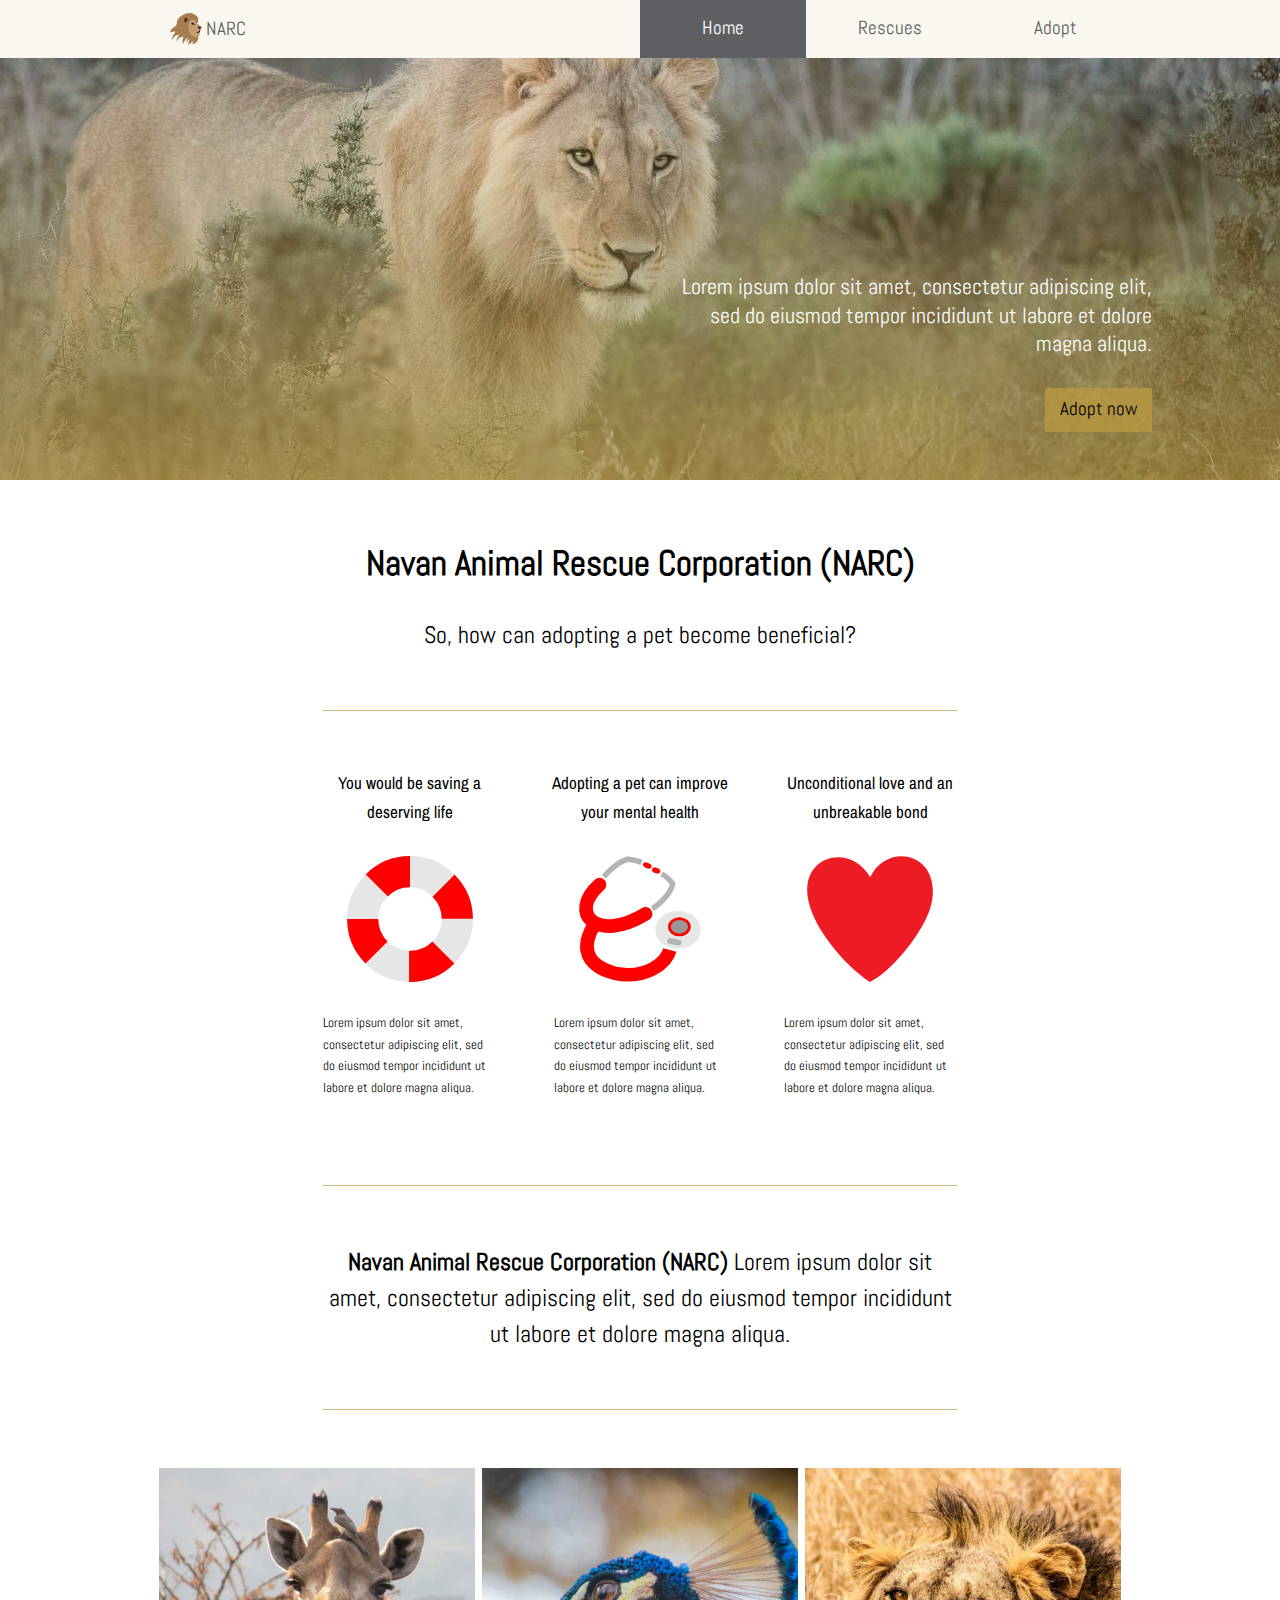
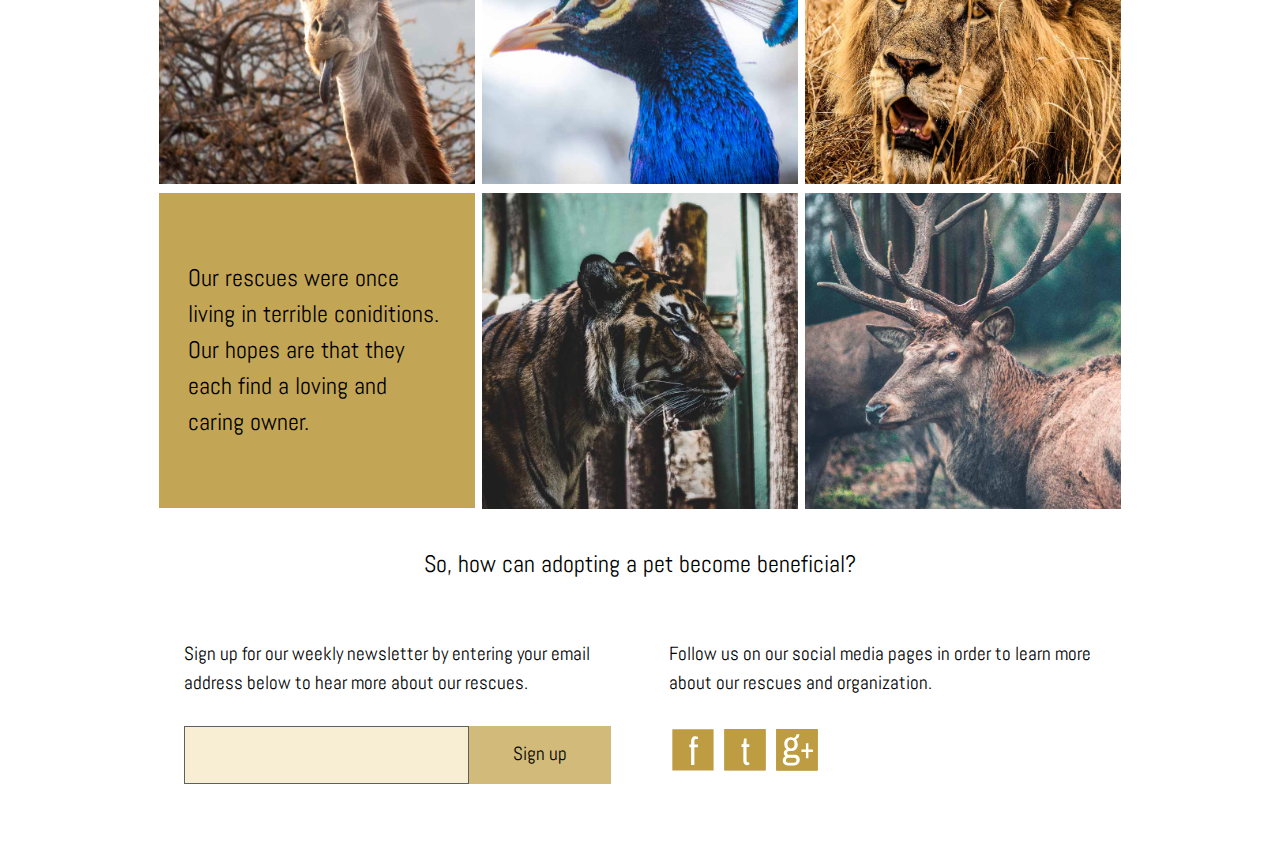
==== index.html @ a4609b9b "Add more embed tags" ====
<!DOCTYPE html>
<html lang="en-ca">
<head>
  <meta charset="utf-8">
  <title>NARC</title>
  <meta name="viewport" content="width=device-width,initial-scale=1">
  <link rel="shortcut icon" href="favicon.ico">
  <link rel="icon" type="image/png" href="images/favicon-196.png">
  <link rel="icon" type="image/png" href="images/favicon-48.png">
  <link href="css/modules.css" rel="stylesheet">
  <link href="css/grid.css" rel="stylesheet">
  <link href="css/type.css" rel="stylesheet">
  <link href="css/main.css" rel="stylesheet">
  <link href="https://fonts.googleapis.com/css?family=Abel|Archivo+Narrow:400,700" rel="stylesheet">
</head>
<body>
  <ul class="skip-links">
    <li><a href="#nav">Skip to navigation</a></li>
    <li><a href="#main">Skip to the main content</a></li>
  </ul>

    <!-- navigation stuff -->
  <header role="banner" class="header">
    <div class="grid wrapper">
      <div class="logo-container unit xs-1 s-1-3 m-1-3 l-1-2 xl-1-2 gutter">
        <a class="logo-link embed embed-16by9" href="index.html" aria-label="link to home page">
          <i class="embed-item icon i-32">
            <img src="images/lion-logo.svg" alt="">
          </i>
          <span class="icon-label">NARC</span>
        </a>
      </div>
      <div class="unit xs-1 s-2-3 m-2-3 l-1-2 xl-1-2">
        <nav id="nav" role="navigation" class="nav">
          <ol class="grid list-group-inline text-right">
            <li class="unit xs-1 s-1-3 m-1-3 l-1-3 xl-1-3"><a class="btn-nav island-1-2 current" href="index.html" aria-label="link to the home page">Home</a></li>
            <li class="unit xs-1 s-1-3 m-1-3 l-1-3 xl-1-3"><a class="btn-nav island-1-2" href="rescues.html" aria-label="link to the rescues page">Rescues</a></li>
            <li class="unit xs-1 s-1-3 m-1-3 l-1-3 xl-1-3"><a class="btn-nav island-1-2" href="adopt.html" aria-label="link to application for adoption page">Adopt</a></li>
          </ol>
        </nav>
      </div>
    </div>
  </header>

    <!-- banner stuff -->

  <main id="main" role="main">
    <div class="grid banner-lion relative push-2">
      <div class="unit xs-1 s-1 m-1 l-1 xl-1 banner-content pin-right-bottom text-right">
        <p class="mega">Lorem ipsum dolor sit amet, consectetur adipiscing elit, sed do eiusmod tempor incididunt ut labore et dolore magna aliqua.</p>
        <div>
          <a class="btn btn-ghost" href="adopt.html" aria-label="link to application for adoption page">Adopt now</a>
        </div>
      </div>
    </div>

      <!-- icon stuff -->


    <div class="max-length gutter">
      <h1 class="text-center">Navan Animal Rescue Corporation (NARC)</h1>
      <p class="giga text-center pad-b-2 push-2 info-p">So, how can adopting a pet become beneficial?</p>
    </div>
    <div class="grid max-length push-2">
      <div class="benefit-box unit xs-1 s-1 m-1-3 l-1-3 xl-1-3">
        <h2 class="not-bold milli gutter center-text">You would be saving a deserving life</h2>
        <div class="center-text">
          <i class="icon i-128 push">
            <svg class="icon-saver"><use xlink:href="images/icons.svg#life-saver"></use></svg>
          </i>
        </div>
        <p class="nano gutter">Lorem ipsum dolor sit amet, consectetur adipiscing elit, sed do eiusmod tempor incididunt ut labore et dolore magna aliqua.</p>
      </div>
      <div class="benefit-box unit xs-1 s-1 m-1-3 l-1-3 xl-1-3">
        <h2 class="not-bold milli center-text gutter-1-2">Adopting a pet can improve your mental health</h2>
        <div class="center-text">
          <i class="icon i-128 push">
            <svg class="icon-steth"><use xlink:href="images/icons.svg#stethiscope"></use></svg>
          </i>
        </div>
        <p class="nano gutter">Lorem ipsum dolor sit amet, consectetur adipiscing elit, sed do eiusmod tempor incididunt ut labore et dolore magna aliqua.</p>
      </div>
      <div class="benefit-box unit xs-1 s-1 m-1-3 l-1-3 xl-1-3">
        <h2 class="not-bold milli gutter center-text">Unconditional love and an unbreakable bond</h2>
        <div class="center-text">
          <i class="icon i-128 push">
            <svg class="icon-heart"><use xlink:href="images/icons.svg#heart"></use></svg>
          </i>
        </div>
        <p class="nano gutter">Lorem ipsum dolor sit amet, consectetur adipiscing elit, sed do eiusmod tempor incididunt ut labore et dolore magna aliqua.</p>
      </div>
    </div>

    <!-- cards -->
    <div class="max-length gutter">
      <p class="giga text-center pad-b-2 push-2 info-narc pad-t-2"> <b>Navan Animal Rescue Corporation (NARC)</b> Lorem ipsum dolor sit amet, consectetur adipiscing elit, sed do eiusmod tempor incididunt ut labore et dolore magna aliqua.</p>
    </div>
    <ul class="grid wrapper list-group gutter-1-2">
      <li class="unit xs-1 s-1-2 m-1-2 l-1-3 xl-1-3 gutter-1-8">
        <a class="" href="adopt.html" aria-label="link to rescues page">
          <div class="main-card relative">
            <img class="card-img" src="images/girraffe.jpg" alt="image of a giraffe">
            <p class="push-0 main-card-content pin-left-bottom">A giraffe can show you the world from a whole new perspective.</p>
          </div>
        </a>
      </li>

      <li class="unit xs-1 s-1-2 m-1-2 l-1-3 xl-1-3 gutter-1-8">
        <a class="" href="adopt.html" aria-label="link to rescues page">
          <div class="main-card relative">
            <img class="card-img" src="images/peacock.jpg" alt="image of a peacock">
            <p class="push-0 main-card-content pin-left-bottom">A peacock can add spunk and colour to your life.</p>
          </div>
        </a>
      </li>

      <li class="unit xs-1 s-1-2 m-1-2 l-1-3 xl-1-3 gutter-1-8">
        <a class="" href="adopt.html" aria-label="link to rescues page">
          <div class="main-card relative">
            <img class="card-img" src="images/lion.jpg" alt="image of a lion">
            <p class="push-0 main-card-content pin-left-bottom">A lion can protect you from the most dangerous threat out there.</p>
          </div>
        </a>
      </li>

      <li class="unit xs-1 s-1-2 m-1-2 l-1-3 xl-1-3 gutter-1-8">
        <a class="" href="adopt.html" aria-label="link to rescues page">
          <div class="blank-card relative">
            <p class="push-0 pin-left-center island giga blank-card-content">Our rescues were once living in terrible coniditions. Our hopes are that they each find a loving and caring owner.</p>
          </div>
        </a>
      </li>

      <li class="unit xs-1 s-1-2 m-1-2 l-1-3 xl-1-3 gutter-1-8">
        <a class="" href="adopt.html" aria-label="link to rescues page">
          <div class="main-card relative">
            <img class="card-img" src="images/tiger.jpg" alt="image of a tiger">
            <p class="push-0 main-card-content pin-left-bottom">A tiger can give you courage when you need it the most.</p>
          </div>
        </a>
      </li>

      <li class="unit xs-1 s-1-2 m-1-2 l-1-3 xl-1-3 gutter-1-8">
        <a class="" href="adopt.html" aria-label="link to rescues page">
          <div class="main-card relative">
            <img class="card-img" src="images/deer.jpg" alt="image of a deer">
            <p class="push-0 main-card-content pin-left-bottom">A deer can provide you with the gift of innocence.</p>
          </div>
        </a>
      </li>
    </ul>
  </main>
  <footer role="contentinfo">
    <section>
      <div class="max-length gutter">
        <p class="giga text-center island">So, how can adopting a pet become beneficial?</p>
      </div>
    </section>
    <section class="grid gutter-1-2 wrapper">
      <div class="unit xs-1 s-1 m-1-2 l-1-2 xl-1-2 gutter push-2">
        <form method="post" action="//formspree.io/dano0015@algonquinlive.com" class="grid">
            <label class="unit xs-1 s-1 m-1 l-1 xl-1 push" for="email">Sign up for our weekly newsletter by entering your email address below to hear more about our rescues.</label>
            <input class="form-item unit xs-1 s-1 m-2-3 l-2-3 xl-2-3" type="email" id="email" required>
            <button class="btn btn-ghost unit xs-1 s-1 m-1-3 l-1-3 xl-1-3" type="submit" aria-label="submit email address form">Sign up</button>
        </form>
      </div>
      <div class="unit xs-1 s-1 m-1-2 l-1-2 xl-1-2 gutter">
        <p>Follow us on our social media pages in order to learn more about our rescues and organization.</p>
        <ul class="list-group-inline">
          <li class="">
            <a href="#" aria-label="link to company's facebook page">
              <i class="icon i-48">
                <svg><use xlink:href="images/social-icons.svg#facebook-icon"></use></svg>
              </i>
            </a>
          </li>
          <li class="">
            <a href="#" aria-label="link to company's twitter page">
              <i class="icon i-48">
                <svg><use xlink:href="images/social-icons.svg#twitter-icon"></use></svg>
              </i>
            </a>
          </li>
          <li class="">
            <a href="#" aria-label="link to company's google plus page">
              <i class="icon i-48">
                <svg><use xlink:href="images/social-icons.svg#google-icon"></use></svg>
              </i>
            </a>
          </li>
        </ul>
      </div>
    </section>
  </footer>
</body>
</html>
---- css/modules.css ----
/*
 * Modulifier || Code released under the UNLICENSE
 * Code under other copyrights & licenses listed below.
 * https://modulifier.web-dev.tools/#responsive;images;list-group;embed;media-object;icons;hidden;positioning;nice-lists;forms;buttons;accessibility;print
 */

@-moz-viewport { width: device-width; scale: 1; }
@-ms-viewport { width: device-width; scale: 1; }
@-o-viewport { width: device-width; scale: 1; }
@-webkit-viewport { width: device-width; scale: 1; }
@viewport { width: device-width; scale: 1; }

html {
  box-sizing: border-box;
  -moz-text-size-adjust: 100%;
  -ms-text-size-adjust: 100%;
  -webkit-text-size-adjust: 100%;
  text-size-adjust: 100%;
}

*, *::before, *::after {
  box-sizing: inherit;
}

body {
  margin: 0;
}

article,
aside,
details,
figcaption,
figure,
footer,
header,
main,
menu,
nav,
section,
summary {
  display: block;
}

audio,
canvas,
progress,
video {
  display: inline-block;
  vertical-align: baseline;
}

template {
  display: none;
}

details {
  cursor: pointer;
}

audio:not([controls]) {
  display: none;
  height: 0;
}

a,
area,
button,
input,
label,
select,
textarea,
[tabindex] {
  -ms-touch-action: manipulation;
  touch-action: manipulation;
}

img {
  border: 0;
}

.img-flex,
.img-flex img {
  display: block;
  width: 100%;
}

svg {
  fill: currentColor;
}

svg:not(:root) {
  overflow: hidden;
}

svg.img-flex {
  width: 100%;
  height: 100%;
}

.image-replacement, .ir {
  overflow: hidden;
  direction: ltr;
  text-align: left;
  text-indent: 100%;
  white-space: nowrap;
}

.list-group, .list-group-inline, .list-group--inline {
  padding-left: 0;
  list-style-type: none;
}

.list-group > dd {
  margin-left: 0;
}

.list-group-inline::before,
.list-group-inline::after,
.list-group--inline::before,
.list-group--inline::after {
  content: "";
  display: table;
}

.list-group-inline::after,
.list-group--inline::after {
  clear: both;
}

.list-group-inline > li,
.list-group--inline > li {
  display: inline-block;
}

.list-group-inline > dt,
.list-group--inline > dt {
  clear: left;
  float: left;
  width: 11em;
}

.list-group-inline > dd,
.list-group--inline > dd {
  float: left;
  min-width: 12em;
}

.embed {
  margin-left: 0;
  margin-right: 0;
  overflow: hidden;
  position: relative;
  width: 100%;
}

.embed-1by1, .embed--1by1 {
  padding-top: 100%; /* Square */
}

.embed-4by3, .embed--4by3 {
  padding-top: 75%; /* Traditional TV/computer screens */
}

.embed-iso216, .embed--iso216 {
  padding-top: 70.92%; /* A-standard paper sizes */
}

.embed-3by2, .embed--3by2 {
  padding-top: 66.6%; /* Classic 35 mm film & most digital photos, landscape */
}

.embed-2by3, .embed--2by3 {
  padding-top: 150%; /* Classic 35 mm film & most digital photos, portrait */
}

.embed-golden, .embed--golden {
  padding-top: 61.8%; /* The Golden Ratio */
}

.embed-16by9, .embed--16by9 {
  padding-top: 56.25%; /* HD TV */
}

.embed-185by100, .embed--185by100 {
  padding-top: 54.05%; /* Common widescreen cinema */
}

.embed-24by10, .embed--24by10 {
  padding-top: 41.667%; /* Widescreen cinema: 2.4:1 */
}

.embed-3by1, .embed--3by1 {
  padding-top: 33.3333%; /* Panorama photos */
}

.embed-4by1, .embed--4by1 {
  padding-top: 25%; /* Polyvision */
}

.embed-5by1, .embed--5by1 {
  padding-top: 20%; /* Really wide... */
}

.embed-item, .embed__item {
  min-height: 100%;
  left: 0;
  position: absolute;
  top: 0;
  width: 100%;
}

.media {
  overflow: hidden;
}

.media-img, .media__img {
  float: left;
}

.media-img-reversed, .media__img--reversed {
  float: right;
}

.media-img-stacked, .media__img--stacked {
  float: none;
}

.media-body, .media__body {
  overflow: hidden;
  min-width: 12em; /* Slightly less than 200px, responsiveness built in */
}

.icon {
  display: inline-block;
  position: relative;
  background: transparent none no-repeat center center;
  background-size: contain;
  vertical-align: middle;
}

.i-16, .i--16 {
  height: 16px;
  width: 16px;
}

.i-18, .i--18 {
  height: 18px;
  width: 18px;
}

.i-20, .i--20 {
  height: 20px;
  width: 20px;
}

.i-24, .i--24 {
  height: 24px;
  width: 24px;
}

.i-32, .i--32 {
  height: 32px;
  width: 32px;
}

.i-48, .i--48 {
  height: 48px;
  width: 48px;
}

.i-64, .i--64 {
  height: 64px;
  width: 64px;
}

.i-96, .i--96 {
  height: 96px;
  width: 96px;
}

.i-128, .i--128 {
  height: 128px;
  width: 128px;
}

.i-192, .i--192 {
  height: 192px;
  width: 192px;
}

.i-256, .i--256 {
  height: 256px;
  width: 256px;
}

.icon img,
.icon svg {
  left: 0;
  height: 100%;
  position: absolute;
  top: 0;
  width: 100%;
  fill: currentColor;
}

.icon-label {
  vertical-align: middle;
}

.icon-link,
.icon-link:focus,
.icon-link:hover {
  text-decoration: none;
}

[hidden], .hidden {
  /* stylelint-disable declaration-no-important */
  display: none !important;
  visibility: hidden !important;
  /* stylelint-enable */
}

.visually-hidden {
  height: 1px;
  margin: -1px;
  overflow: hidden;
  padding: 0;
  position: absolute;
  width: 1px;
  border: 0;
  clip: rect(0 0 0 0);
  clip-path: inset(50%);
}

.visually-hidden.focusable:active, .visually-hidden.focusable:focus {
  height: auto;
  margin: 0;
  overflow: visible;
  position: static;
  width: auto;
  clip: auto;
  clip-path: none;
}

.invisible {
  visibility: hidden;
}

.chop,
.crop {
  overflow: hidden;
}

.truncate {
  max-width: 100%;
  overflow: hidden;
  width: 100%;
  text-overflow: ellipsis;
  white-space: nowrap;
}

.scrollable {
  max-width: 100%;
  overflow-x: auto;
  overflow-y: hidden;
  -webkit-overflow-scrolling: touch;
}

.clearfix::after {
  content: " ";
  display: block;
  clear: both;
}

.left {
  float: left;
}

.right {
  float: right;
}

.center-text,
.center-flow {
  text-align: center;
}

.center-block {
  margin-left: auto;
  margin-right: auto;
}

.no-auto-margins,
.not-centered {
  /* stylelint-disable declaration-no-important */
  margin-left: 0 !important;
  margin-right: 0 !important;
  /* stylelint-enable */
}

.center-content,
.center-content-vertical,
.center-contents,
.center-contents-vertical {
  display: -webkit-flex;
  display: -ms-flexbox;
  display: flex;
  -webkit-justify-content: center;
  -ms-flex-pack: center;
  justify-content: center;
  -webkit-align-items: center;
  -ms-flex-align: center;
  align-items: center;
  -webkit-align-content: center;
  -ms-flex-line-pack: center;
  align-content: center;
  -webkit-flex-direction: column wrap;
  -ms-flex-direction: column wrap;
  flex-flow: column wrap;
}

.center-content-start,
.center-content-vertical-start,
.center-contents-start,
.center-contents-vertical-start {
  display: -webkit-flex;
  display: -ms-flexbox;
  display: flex;
  -webkit-justify-content: center;
  -ms-flex-pack: center;
  justify-content: center;
  -webkit-flex-direction: column wrap;
  -ms-flex-direction: column wrap;
  flex-flow: column wrap;
}

.center-content-horizontal,
.center-contents-horizontal {
  display: -webkit-flex;
  display: -ms-flexbox;
  display: flex;
  -webkit-justify-content: center;
  -ms-flex-pack: center;
  justify-content: center;
  -webkit-align-items: center;
  -ms-flex-align: center;
  align-items: center;
  -webkit-align-content: center;
  -ms-flex-line-pack: center;
  align-content: center;
  -webkit-flex-direction: row wrap;
  -ms-flex-direction: row wrap;
  flex-flow: row wrap;
}

.inline {
  display: inline;
}

.block {
  display: block;
}

.inline-block, .ib {
  display: inline-block;
}

.valign-top {
  vertical-align: top;
}

.valign-bottom {
  vertical-align: bottom;
}

.valign-middle {
  vertical-align: middle;
}

.fixed {
  position: fixed;
}

.relative {
  position: relative;
}

[class*="pin-"],
.absolute {
  position: absolute;
}

.static {
  position: static;
}

.zindex-1 {
  z-index: 1;
}

.zindex-2 {
  z-index: 2;
}

.zindex-3 {
  z-index: 3;
}

.zindex-1000 {
  z-index: 1000;
}

.pin-top-left,
.pin-left-top,
.pin-tl,
.pin-lt {
  top: 0;
  left: 0;
}

.pin-top-right,
.pin-right-top,
.pin-tr,
.pin-rt {
  top: 0;
  right: 0;
}

.pin-bottom-left,
.pin-left-bottom,
.pin-bl,
.pin-lb {
  bottom: 0;
  left: 0;
}

.pin-bottom-right,
.pin-right-bottom,
.pin-br,
.pin-rb {
  bottom: 0;
  right: 0;
}

.pin-top-center,
.pin-center-top,
.pin-tc,
.pin-ct {
  left: 50%;
  top: 0;
  transform: translateX(-50%);
}

.pin-bottom-center,
.pin-center-bottom,
.pin-bc,
.pin-cb {
  bottom: 0;
  left: 50%;
  transform: translateX(-50%);
}

.pin-center-left,
.pin-left-center,
.pin-cl,
.pin-lc {
  left: 0;
  top: 50%;
  transform: translateY(-50%);
}

.pin-center-right,
.pin-right-center,
.pin-cr,
.pin-rc {
  right: 0;
  top: 50%;
  transform: translateY(-50%);
}

.pin-center, .pin-c {
  left: 50%;
  top: 50%;
  transform: translate(-50%, -50%);
}

.width-quarter, .w-1-4 {
  width: 25%;
}

.width-half, .w-1-2 {
  width: 50%;
}

.width-full, .w-1 {
  width: 100%;
}

.height-quarter, .h-1-4 {
  height: 25%;
}

.height-half, .h-1-2 {
  height: 50%;
}

.height-full, .h-1 {
  height: 100%;
}

.height-win-quarter, .h-w-1-4 {
  height: 25vh;
  max-height: 46em;
}

.height-win-half, .h-w-1-2 {
  height: 50vh;
  max-height: 46em;
}

.height-win-full, .h-w-1 {
  height: 100vh;
  max-height: 46em;
}

ul {
  list-style-type: none;
}

ul > li::before {
  content: "·";
  float: left;
  margin-left: -1.6em;
  width: 1.3em;
  text-align: right;
}

ol {
  counter-reset: ol-simple-numbers;
  list-style-type: none;
}

ol > li::before {
  float: left;
  margin-left: -1.6em;
  width: 1.3em;
  counter-increment: ol-simple-numbers;
  content: counter(ol-simple-numbers);
  text-align: right;
}

.list-group > li::before,
.list-group-inline > li::before,
.list-group--inline > li::before {
  content: none;
}

/* stylelint-disable no-descending-specificity */

/*
 * (c) Nicolas Gallagher and Jonathan Neal of Normalize.css || MIT License
 *     https://necolas.github.io/normalize.css/
 */

button,
input,
optgroup,
select,
textarea {
  color: inherit;
  font: inherit;
  margin: 0;
}

button,
input {
  overflow: visible;
}

button,
select {
  text-transform: none;
}

button,
html [type="button"],
[type="reset"],
[type="submit"] {
  -webkit-appearance: button;
  cursor: pointer;
}

button[disabled],
html input[disabled] {
  cursor: default;
}

button::-moz-focus-inner,
input::-moz-focus-inner {
  border: 0;
  padding: 0;
}

[type="checkbox"],
[type="radio"] {
  opacity: 0;
  position: absolute;
  height: 1px;
  width: 1px;
}

[type="number"]::-webkit-inner-spin-button,
[type="number"]::-webkit-outer-spin-button {
  height: auto;
}

[type="search"]::-webkit-search-cancel-button,
[type="search"]::-webkit-search-decoration {
  -webkit-appearance: none;
}

fieldset {
  padding-left: 0;
  padding-right: 0;

  border: 0;
  border-top: 2px solid #666;
}

legend {
  color: inherit;
  display: table;
  max-width: 100%;
  padding: 0 .3em 0 0;
  white-space: normal;

  border: 0;

  font-weight: bold;
}

optgroup {
  font-weight: bold;
}

::-webkit-input-placeholder {
  color: inherit;
  opacity: .54;
}

::-webkit-file-upload-button {
  -webkit-appearance: button;
  font: inherit;
}

/* End Normalize.css code */

label,
.label-block {
  display: block;
  cursor: pointer;
}

[type="checkbox"] + label,
[type="radio"] + label,
.label-inline {
  display: inline-block;
}

input:not([type]),
[type="text"],
[type="number"],
[type="search"],
[type="url"],
[type="email"],
[type="password"],
[type="tel"],
[type="datetime-local"],
[type="month"],
[type="week"],
[type="date"],
[type="time"],
[type="range"],
select,
textarea {
  -moz-appearance: none;
  -webkit-appearance: none;
  appearance: none;
}

input,
textarea {
  display: block;
  width: 100%;

  background-color: #fff;
  border: 2px solid #666;
  border-radius: 0;
}

label {
  vertical-align: middle;
}

textarea {
  max-width: 100%;
  min-height: 4em;
  overflow: auto;
}

[type="color"] {
  display: inline-block;
  width: 2em;
}

select {
  display: block;
  width: 100%;

  background-image: url("data:image/svg+xml,%3Csvg xmlns='http://www.w3.org/2000/svg' width='256' height='256' viewBox='0 0 256 256'%3E%3Cpath fill='none' stroke='%23000' stroke-miterlimit='10' stroke-width='70' d='M36.3 82.1l91.9 91.8 91.5-91.8'/%3E%3C/svg%3E");
  background-repeat: no-repeat;
  background-position: calc(100% - .4em) center;
  background-size: 18px auto;
  background-color: #fff;
  border: 2px solid #666;
  border-radius: 0;
}

[type="checkbox"] + label::before {
  content: " ";
  display: inline-block;
  height: 1.8em;
  margin-right: .3em;
  position: relative;
  vertical-align: middle;
  top: -.1em;
  width: 1.8em;

  background-color: #fff;
  background-size: cover;
  border: 2px solid #666;

  line-height: inherit;
}

[type="checkbox"]:checked + label::before {
  background-image: url("data:image/svg+xml,%3Csvg xmlns='http://www.w3.org/2000/svg' width='256' height='256' viewBox='0 0 256 256'%3E%3Cpath fill='none' stroke='%23000' stroke-miterlimit='10' stroke-width='50' d='M49.9 130.1l50.8 50.7L206.1 75.2'/%3E%3C/svg%3E");
}

[type="checkbox"]:focus + label::before {
  outline: 3px solid #000;
  z-index: 1000;
}

[type="radio"] + label::before {
  content: " ";
  display: inline-block;
  height: 1.8em;
  margin-right: .3em;
  position: relative;
  vertical-align: middle;
  top: -.1em;
  width: 1.8em;

  background-color: #fff;
  background-size: cover;
  border: 2px solid #666;
  border-radius: 50%;

  line-height: inherit;
}

[type="radio"]:checked + label::before {
  background-image: url("data:image/svg+xml,%3Csvg xmlns='http://www.w3.org/2000/svg' width='256' height='256' viewBox='0 0 256 256'%3E%3Ccircle cx='128' cy='128' r='70.4'/%3E%3C/svg%3E");
}

[type="radio"]:focus + label::before,
[type="radio"] + label:focus::before {
  box-shadow: 0 0 0 3px #000;
  z-index: 1000;
}

[type="range"] {
  border: 0;
  background-color: #fff;
}

[type="range"]::-webkit-slider-runnable-track {
  height: 6px;

  -webkit-appearance: none;
  appearance: none;
  background-color: #ccc;
  border: 0;
  border-radius: 3px;
}

[type="range"]:active::-webkit-slider-runnable-track {
  background-color: #ccc;
}

[type="range"]::-moz-range-track {
  height: 6px;

  -moz-appearance: none;
  appearance: none;
  background-color: #ccc;
  border: 0;
  border-radius: 3px;
}

[type="range"]:active::-moz-range-track {
  background-color: #ccc;
}

[type="range"]::-ms-track {
  height: 6px;

  -ms-appearance: none;
  appearance: none;
  background-color: #ccc;
  border: 0;
  border-radius: 3px;
}

[type="range"]:active::-ms-track {
  background-color: #ccc;
}

[type="range"]::-webkit-slider-thumb {
  margin-top: -4px;
  height: 16px;
  width: 16px;

  -webkit-appearance: none;
  appearance: none;
  background-color: #000;
  border: none;
  border-radius: 50%;
}

[type="range"]:hover::-webkit-slider-thumb {
  background-color: #000;
}

[type="range"]:active::-webkit-slider-thumb {
  background-color: #000;
}

[type="range"]::-moz-range-thumb {
  margin-top: -4px;
  height: 16px;
  width: 16px;

  -webkit-appearance: none;
  appearance: none;
  background-color: #000;
  border: none;
  border-radius: 50%;
}

[type="range"]:hover::-moz-range-thumb {
  background-color: #000;
}

[type="range"]:active::-moz-range-thumb {
  background-color: #000;
}

[type="range"]::-ms-thumb {
  margin-top: -4px;
  height: 16px;
  width: 16px;

  -webkit-appearance: none;
  appearance: none;
  background-color: #000;
  border: none;
  border-radius: 50%;
}

[type="range"]:hover::-ms-thumb {
  background-color: #000;
}

[type="range"]:active::-ms-thumb {
  background-color: #000;
}

[type="checkbox"].hide-custom-input + label::before,
[type="checkbox"] + .hide-custom-input::before,
[type="radio"].hide-custom-input + label::before,
[type="radio"] + .hide-custom-input::before {
  content: none;
  display: none;
}

/* stylelint-enable */

.link-box {
  display: block;
  text-decoration: none;
}

/* stylelint-disable no-descending-specificity */

button,
.btn {
  cursor: pointer;
  display: inline-block;
  margin: 0;
  overflow: visible;
  padding: .375em .75em .42em;
  -webkit-appearance: none;
  -moz-appearance: none;
  appearance: none;
  background-color: #333;
  border-radius: 4px;
  border: 3px solid #333;
  color: #fff;
  font: inherit;
  text-decoration: none;
  text-transform: none;
}

button::-moz-focus-inner {
  border: 0;
  padding: 0;
}

/* stylelint-enable */

button:focus,
button:hover,
.btn:focus,
.btn:hover {
  background-color: #000;
  border-color: #000;
  color: #fff;
}

button[disabled] {
  cursor: default;
}

.btn-light, .btn--light {
  background-color: #e2e2e2;
  border-color: #e2e2e2;
  color: #000;
}

.btn-light:focus,
.btn-light:hover,
.btn--light:focus,
.btn--light:hover {
  background-color: #666;
  border-color: #666;
  color: #fff;
}

.btn-ghost,
.btn--ghost {
  background-color: transparent;
  border-color: #333;
  color: #000;
}

.btn-ghost:focus,
.btn-ghost:hover,
.btn--ghost:focus,
.btn--ghost:hover {
  background-color: #e2e2e2;
  border-color: #000;
  color: #000;
}

.btn-link {
  display: inline;
  padding: 0;
  background-color: transparent;
  border-radius: 0;
  border: 0;
  color: inherit;
}

.btn-link:focus,
.btn-link:hover {
  background-color: transparent;
  color: inherit;
}

a:hover, a:active {
  outline: none;
}

a:focus,
[tabindex="0"]:focus,
details:focus,
summary:focus,
input:focus,
textarea:focus,
button:focus,
select:focus {
  outline: 3px solid #000;
  outline-offset: 0;
}

a:focus, [tabindex="0"]:focus {
  outline-offset: 3px;
}

.skip-links {
  margin: 0;
  padding: 0;
  list-style-type: none;
}

.skip-links > li::before {
  content: none; /* Remove the bullets if nice lists is selected */
}

.skip-links a,
.skip-links button {
  padding: .5em .75em;
  position: absolute;
  top: -10em;
  z-index: 10000; /* To make sure they're always on top */
  background-color: #000;
  border: 0;
  color: #fff;
  font-size: 1.125rem;
  font-weight: bold;
  text-decoration: none;
}

.skip-links a:focus,
.skip-links button:focus {
  outline-offset: 3px;
  top: 0;
}

[aria-busy="true"] {
  cursor: progress;
}

[aria-controls] {
  cursor: pointer;
}

[aria-disabled] {
  cursor: default;
}

.print-only {
  display: none;
  visibility: hidden;
}

.page-break-before {
  page-break-before: always;
}

.page-break-after {
  page-break-after: always;
}

.no-page-break-inside {
  page-break-inside: avoid;
}

@media print {

  /* stylelint-disable declaration-no-important */

  .no-print {
    display: none !important;
    visibility: hidden !important;
  }

  .print-only,
  .force-print {
    display: block !important;
    visibility: visible !important;
  }

  /* stylelint-enable */

  .visually-hidden.force-print {
    height: auto;
    margin: 0;
    overflow: visible;
    padding: 0;
    position: static;
    width: auto;
    border: 0;
    clip: initial;
    clip-path: none;
  }

  /*
   * (c) Fabien Sa || MIT License
   *     http://bafs.github.io/Gutenberg/
   */

  table,
  blockquote,
  pre,
  code,
  figure,
  li,
  hr,
  ul,
  ol,
  a,
  tr {
    page-break-inside: avoid;
  }

  h1, h2, h3, h4, h5, h6, p, a {
    orphans: 3;
    widows: 3;
  }

  h1,
  h2,
  h3,
  h4,
  h5,
  h6 {
    page-break-after: avoid;
    page-break-inside: avoid;
  }

  h1 + p,
  h2 + p,
  h3 + p,
  h4 + p,
  h5 + p,
  h6 + p {
    page-break-before: avoid;
  }

  img {
    page-break-after: auto;
    page-break-before: auto;
    page-break-inside: avoid;
  }

  /* stylelint-disable declaration-no-important */

  pre {
    white-space: pre-wrap !important;
    word-wrap: break-word;
  }

  /* stylelint-enable */

  /* End Gutenberg code */

  /*
   * (c) HTML5 Boilerplate || MIT License
   *     https://html5boilerplate.com/
   */

  /* stylelint-disable declaration-no-important */

  *, *::before, *::after, *::first-letter, *::first-line {
    background: none transparent !important;
    color: #000 !important;
    box-shadow: none !important;
    text-shadow: none !important;
  }

  /* stylelint-enable */

  a, a:visited {
    text-decoration: underline;
  }

  a[href]::after {
    content: " (" attr(href) ")";
  }

  abbr[title]::after {
    content: " (" attr(title) ")";
  }

  a[href^="#"]::after,
  a[href^="javascript:"]::after,
  a.no-print-href::after,
  a.href-no-print::after {
    content: "";
  }

  thead {
    display: table-header-group;
  }

  /* End HTML5 Boilerplate code */

}
---- css/grid.css ----
/*
  Gridifier || Code released under the UNLICENSE
  https://gridifier.web-dev.tools/#xs,4,0,0,0;s,4,25,0,0;m,4,38,1,1;l,4,60,1,1
*/

.grid {
  margin: 0;
  padding: 0;
  letter-spacing: -.31em;
  text-rendering: optimizeSpeed;
  display: -webkit-flex;
  display: -ms-flexbox;
  display: flex;
  -webkit-flex-flow: row wrap;
  -ms-flex-flow: row wrap;
  flex-flow: row wrap;
}

.grid-bottom {
  -webkit-align-items: flex-end;
  -ms-align-items: flex-end;
  align-items: flex-end;
}

.grid-middle {
  -webkit-align-items: center;
  -ms-align-items: center;
  align-items: center;
}

.grid-stretch {
  -webkit-align-items: stretch;
  -ms-align-items: stretch;
  align-items: stretch;
}

.opera-only :-o-prefocus,
.grid {
  word-spacing: -.43em;
}

.unit {
  letter-spacing: normal;
  text-rendering: auto;
  vertical-align: top;
  word-spacing: normal;
  display: inline-block;
  visibility: visible;
}

.grid-bottom .unit {
  vertical-align: bottom;
}

.grid-middle .unit {
  vertical-align: middle;
}

[class*="unit-push-"],
[class*="unit-pull-"] {
  position: relative;
}

.unit-content-distribute {
  display: -ms-flexbox;
  display: -webkit-flex;
  display: flex;
  -ms-flex-direction: column;
  -webkit-flex-direction: column;
  flex-direction: column;
  -ms-flex-pack: justify;
  -webkit-justify-content: space-between;
  justify-content: space-between;
}

.unit-content-center,
.unit-content-center-vertical {
  display: -webkit-flex;
  display: -ms-flexbox;
  display: flex;
  -webkit-justify-content: center;
  -ms-flex-pack: center;
  justify-content: center;
  -webkit-align-items: center;
  -ms-flex-align: center;
  align-items: center;
  -webkit-align-content: center;
  -ms-flex-line-pack: center;
  align-content: center;
  -webkit-flex-direction: column wrap;
  -ms-flex-direction: column wrap;
  flex-flow: column wrap;
}

.unit-content-center-horizontal {
  display: -webkit-flex;
  display: -ms-flexbox;
  display: flex;
  -webkit-justify-content: center;
  -ms-flex-pack: center;
  justify-content: center;
  -webkit-align-items: center;
  -ms-flex-align: center;
  align-items: center;
  -webkit-align-content: center;
  -ms-flex-line-pack: center;
  align-content: center;
  -webkit-flex-direction: row wrap;
  -ms-flex-direction: row wrap;
  flex-flow: row wrap;
}

.content-fill,
.content-stretch {
  -ms-flex-grow: 2;
  -webkit-flex-grow: 2;
  flex-grow: 2;
  max-width: 100%; /* @bugfix: IE 10, 11 */
}

.content-shrink {
  -ms-align-self: center;
  -webkit-align-self: center;
  align-self: center;
}

.unit-xs-hidden,
.xs-0 {
  display: none;
  visibility: hidden;
}

.unit-xs-centered {
  margin: 0 auto;
}

.unit-xs-1,
.xs-1 {
  display: block;
  visibility: visible;
  width: 100%;
}

.unit-xs-1-2,
.xs-1-2 {
  width: 50%;
}

.unit-xs-1-3,
.xs-1-3 {
  width: 33.3333%;
}

.unit-xs-2-3,
.xs-2-3 {
  width: 66.6667%;
}

.unit-xs-1-4,
.xs-1-4 {
  width: 25%;
}

.unit-xs-3-4,
.xs-3-4 {
  width: 75%;
}

.unit-xs-1-2,
.xs-1-2,
.unit-xs-1-3,
.xs-1-3,
.unit-xs-2-3,
.xs-2-3,
.unit-xs-1-4,
.xs-1-4,
.unit-xs-3-4,
.xs-3-4 {
  display: inline-block;
  visibility: visible;
}

.unit-xs-1-2[class*="-content-"],
.xs-1-2[class*="-content-"],
.unit-xs-1-3[class*="-content-"],
.xs-1-3[class*="-content-"],
.unit-xs-2-3[class*="-content-"],
.xs-2-3[class*="-content-"],
.unit-xs-1-4[class*="-content-"],
.xs-1-4[class*="-content-"],
.unit-xs-3-4[class*="-content-"],
.xs-3-4[class*="-content-"] {
  display: -webkit-flex;
  display: -ms-flexbox;
  display: flex;
}

.unit-xs-content-distribute,
.xs-content-distribute {
  display: -ms-flexbox;
  display: -webkit-flex;
  display: flex;
  -ms-flex-direction: column;
  -webkit-flex-direction: column;
  flex-direction: column;
  -ms-flex-pack: justify;
  -webkit-justify-content: space-between;
  justify-content: space-between;
}

.unit-xs-content-center,
.unit-xs-content-center-vertical {
  display: -webkit-flex;
  display: -ms-flexbox;
  display: flex;
  -webkit-justify-content: center;
  -ms-flex-pack: center;
  justify-content: center;
  -webkit-align-items: center;
  -ms-flex-align: center;
  align-items: center;
  -webkit-align-content: center;
  -ms-flex-line-pack: center;
  align-content: center;
  -webkit-flex-direction: column wrap;
  -ms-flex-direction: column wrap;
  flex-flow: column wrap;
}

.unit-xs-content-center-horizontal {
  display: -webkit-flex;
  display: -ms-flexbox;
  display: flex;
  -webkit-justify-content: center;
  -ms-flex-pack: center;
  justify-content: center;
  -webkit-align-items: center;
  -ms-flex-align: center;
  align-items: center;
  -webkit-align-content: center;
  -ms-flex-line-pack: center;
  align-content: center;
  -webkit-flex-direction: row wrap;
  -ms-flex-direction: row wrap;
  flex-flow: row wrap;
}

.xs-content-fill,
.xs-content-stretch {
  -ms-flex-grow: 2;
  -webkit-flex-grow: 2;
  flex-grow: 2;
  max-width: 100%; /* @bugfix: IE 10, 11 */
}

.xs-content-shrink {
  -ms-align-self: center;
  -webkit-align-self: center;
  align-self: center;
}

@media only screen and (min-width: 25em) {

  .unit-s-hidden,
  .s-0 {
    display: none;
    visibility: hidden;
  }

  .unit-s-centered {
    margin: 0 auto;
  }

  .unit-s-1,
  .s-1 {
    display: block;
    visibility: visible;
    width: 100%;
  }

  .unit-s-1-2,
  .s-1-2 {
    width: 50%;
  }

  .unit-s-1-3,
  .s-1-3 {
    width: 33.3333%;
  }

  .unit-s-2-3,
  .s-2-3 {
    width: 66.6667%;
  }

  .unit-s-1-4,
  .s-1-4 {
    width: 25%;
  }

  .unit-s-3-4,
  .s-3-4 {
    width: 75%;
  }

  .unit-s-1-2,
  .s-1-2,
  .unit-s-1-3,
  .s-1-3,
  .unit-s-2-3,
  .s-2-3,
  .unit-s-1-4,
  .s-1-4,
  .unit-s-3-4,
  .s-3-4 {
    display: inline-block;
    visibility: visible;
  }

  .unit-s-1-2[class*="-content-"],
  .s-1-2[class*="-content-"],
  .unit-s-1-3[class*="-content-"],
  .s-1-3[class*="-content-"],
  .unit-s-2-3[class*="-content-"],
  .s-2-3[class*="-content-"],
  .unit-s-1-4[class*="-content-"],
  .s-1-4[class*="-content-"],
  .unit-s-3-4[class*="-content-"],
  .s-3-4[class*="-content-"] {
    display: -webkit-flex;
    display: -ms-flexbox;
    display: flex;
  }

  .unit-s-content-distribute,
  .s-content-distribute {
    display: -ms-flexbox;
    display: -webkit-flex;
    display: flex;
    -ms-flex-direction: column;
    -webkit-flex-direction: column;
    flex-direction: column;
    -ms-flex-pack: justify;
    -webkit-justify-content: space-between;
    justify-content: space-between;
  }

  .unit-s-content-center,
  .unit-s-content-center-vertical {
    display: -webkit-flex;
    display: -ms-flexbox;
    display: flex;
    -webkit-justify-content: center;
    -ms-flex-pack: center;
    justify-content: center;
    -webkit-align-items: center;
    -ms-flex-align: center;
    align-items: center;
    -webkit-align-content: center;
    -ms-flex-line-pack: center;
    align-content: center;
    -webkit-flex-direction: column wrap;
    -ms-flex-direction: column wrap;
    flex-flow: column wrap;
  }

  .unit-s-content-center-horizontal {
    display: -webkit-flex;
    display: -ms-flexbox;
    display: flex;
    -webkit-justify-content: center;
    -ms-flex-pack: center;
    justify-content: center;
    -webkit-align-items: center;
    -ms-flex-align: center;
    align-items: center;
    -webkit-align-content: center;
    -ms-flex-line-pack: center;
    align-content: center;
    -webkit-flex-direction: row wrap;
    -ms-flex-direction: row wrap;
    flex-flow: row wrap;
  }

  .s-content-fill,
  .s-content-stretch {
    -ms-flex-grow: 2;
    -webkit-flex-grow: 2;
    flex-grow: 2;
    max-width: 100%; /* @bugfix: IE 10, 11 */
  }

  .s-content-shrink {
    -ms-align-self: center;
    -webkit-align-self: center;
    align-self: center;
  }

}

@media only screen and (min-width: 38em) {

  .unit-m-hidden,
  .m-0 {
    display: none;
    visibility: hidden;
  }

  .unit-m-centered {
    margin: 0 auto;
  }

  .unit-m-1,
  .m-1 {
    display: block;
    visibility: visible;
    width: 100%;
  }

  .unit-offset-m-0 {
    margin-left: 0;
  }

  .unit-push-m-0,
  .unit-pull-m-0 {
    left: 0;
  }

  .unit-m-1-2,
  .m-1-2 {
    width: 50%;
  }

  .unit-offset-m-1-2 {
    margin-left: 50%;
  }

  .unit-push-m-1-2 {
    left: 50%;
  }

  .unit-pull-m-1-2 {
    left: -50%;
  }

  .unit-m-1-3,
  .m-1-3 {
    width: 33.3333%;
  }

  .unit-offset-m-1-3 {
    margin-left: 33.3333%;
  }

  .unit-push-m-1-3 {
    left: 33.3333%;
  }

  .unit-pull-m-1-3 {
    left: -33.3333%;
  }

  .unit-m-2-3,
  .m-2-3 {
    width: 66.6667%;
  }

  .unit-offset-m-2-3 {
    margin-left: 66.6667%;
  }

  .unit-push-m-2-3 {
    left: 66.6667%;
  }

  .unit-pull-m-2-3 {
    left: -66.6667%;
  }

  .unit-m-1-4,
  .m-1-4 {
    width: 25%;
  }

  .unit-offset-m-1-4 {
    margin-left: 25%;
  }

  .unit-push-m-1-4 {
    left: 25%;
  }

  .unit-pull-m-1-4 {
    left: -25%;
  }

  .unit-m-3-4,
  .m-3-4 {
    width: 75%;
  }

  .unit-offset-m-3-4 {
    margin-left: 75%;
  }

  .unit-push-m-3-4 {
    left: 75%;
  }

  .unit-pull-m-3-4 {
    left: -75%;
  }

  .unit-m-1-2,
  .m-1-2,
  .unit-m-1-3,
  .m-1-3,
  .unit-m-2-3,
  .m-2-3,
  .unit-m-1-4,
  .m-1-4,
  .unit-m-3-4,
  .m-3-4 {
    display: inline-block;
    visibility: visible;
  }

  .unit-m-1-2[class*="-content-"],
  .m-1-2[class*="-content-"],
  .unit-m-1-3[class*="-content-"],
  .m-1-3[class*="-content-"],
  .unit-m-2-3[class*="-content-"],
  .m-2-3[class*="-content-"],
  .unit-m-1-4[class*="-content-"],
  .m-1-4[class*="-content-"],
  .unit-m-3-4[class*="-content-"],
  .m-3-4[class*="-content-"] {
    display: -webkit-flex;
    display: -ms-flexbox;
    display: flex;
  }

  .unit-m-content-distribute,
  .m-content-distribute {
    display: -ms-flexbox;
    display: -webkit-flex;
    display: flex;
    -ms-flex-direction: column;
    -webkit-flex-direction: column;
    flex-direction: column;
    -ms-flex-pack: justify;
    -webkit-justify-content: space-between;
    justify-content: space-between;
  }

  .unit-m-content-center,
  .unit-m-content-center-vertical {
    display: -webkit-flex;
    display: -ms-flexbox;
    display: flex;
    -webkit-justify-content: center;
    -ms-flex-pack: center;
    justify-content: center;
    -webkit-align-items: center;
    -ms-flex-align: center;
    align-items: center;
    -webkit-align-content: center;
    -ms-flex-line-pack: center;
    align-content: center;
    -webkit-flex-direction: column wrap;
    -ms-flex-direction: column wrap;
    flex-flow: column wrap;
  }

  .unit-m-content-center-horizontal {
    display: -webkit-flex;
    display: -ms-flexbox;
    display: flex;
    -webkit-justify-content: center;
    -ms-flex-pack: center;
    justify-content: center;
    -webkit-align-items: center;
    -ms-flex-align: center;
    align-items: center;
    -webkit-align-content: center;
    -ms-flex-line-pack: center;
    align-content: center;
    -webkit-flex-direction: row wrap;
    -ms-flex-direction: row wrap;
    flex-flow: row wrap;
  }

  .m-content-fill,
  .m-content-stretch {
    -ms-flex-grow: 2;
    -webkit-flex-grow: 2;
    flex-grow: 2;
    max-width: 100%; /* @bugfix: IE 10, 11 */
  }

  .m-content-shrink {
    -ms-align-self: center;
    -webkit-align-self: center;
    align-self: center;
  }

}

@media only screen and (min-width: 60em) {

  .unit-l-hidden,
  .l-0 {
    display: none;
    visibility: hidden;
  }

  .unit-l-centered {
    margin: 0 auto;
  }

  .unit-l-1,
  .l-1 {
    display: block;
    visibility: visible;
    width: 100%;
  }

  .unit-offset-l-0 {
    margin-left: 0;
  }

  .unit-push-l-0,
  .unit-pull-l-0 {
    left: 0;
  }

  .unit-l-1-2,
  .l-1-2 {
    width: 50%;
  }

  .unit-offset-l-1-2 {
    margin-left: 50%;
  }

  .unit-push-l-1-2 {
    left: 50%;
  }

  .unit-pull-l-1-2 {
    left: -50%;
  }

  .unit-l-1-3,
  .l-1-3 {
    width: 33.3333%;
  }

  .unit-offset-l-1-3 {
    margin-left: 33.3333%;
  }

  .unit-push-l-1-3 {
    left: 33.3333%;
  }

  .unit-pull-l-1-3 {
    left: -33.3333%;
  }

  .unit-l-2-3,
  .l-2-3 {
    width: 66.6667%;
  }

  .unit-offset-l-2-3 {
    margin-left: 66.6667%;
  }

  .unit-push-l-2-3 {
    left: 66.6667%;
  }

  .unit-pull-l-2-3 {
    left: -66.6667%;
  }

  .unit-l-1-4,
  .l-1-4 {
    width: 25%;
  }

  .unit-offset-l-1-4 {
    margin-left: 25%;
  }

  .unit-push-l-1-4 {
    left: 25%;
  }

  .unit-pull-l-1-4 {
    left: -25%;
  }

  .unit-l-3-4,
  .l-3-4 {
    width: 75%;
  }

  .unit-offset-l-3-4 {
    margin-left: 75%;
  }

  .unit-push-l-3-4 {
    left: 75%;
  }

  .unit-pull-l-3-4 {
    left: -75%;
  }

  .unit-l-1-2,
  .l-1-2,
  .unit-l-1-3,
  .l-1-3,
  .unit-l-2-3,
  .l-2-3,
  .unit-l-1-4,
  .l-1-4,
  .unit-l-3-4,
  .l-3-4 {
    display: inline-block;
    visibility: visible;
  }

  .unit-l-1-2[class*="-content-"],
  .l-1-2[class*="-content-"],
  .unit-l-1-3[class*="-content-"],
  .l-1-3[class*="-content-"],
  .unit-l-2-3[class*="-content-"],
  .l-2-3[class*="-content-"],
  .unit-l-1-4[class*="-content-"],
  .l-1-4[class*="-content-"],
  .unit-l-3-4[class*="-content-"],
  .l-3-4[class*="-content-"] {
    display: -webkit-flex;
    display: -ms-flexbox;
    display: flex;
  }

  .unit-l-content-distribute,
  .l-content-distribute {
    display: -ms-flexbox;
    display: -webkit-flex;
    display: flex;
    -ms-flex-direction: column;
    -webkit-flex-direction: column;
    flex-direction: column;
    -ms-flex-pack: justify;
    -webkit-justify-content: space-between;
    justify-content: space-between;
  }

  .unit-l-content-center,
  .unit-l-content-center-vertical {
    display: -webkit-flex;
    display: -ms-flexbox;
    display: flex;
    -webkit-justify-content: center;
    -ms-flex-pack: center;
    justify-content: center;
    -webkit-align-items: center;
    -ms-flex-align: center;
    align-items: center;
    -webkit-align-content: center;
    -ms-flex-line-pack: center;
    align-content: center;
    -webkit-flex-direction: column wrap;
    -ms-flex-direction: column wrap;
    flex-flow: column wrap;
  }

  .unit-l-content-center-horizontal {
    display: -webkit-flex;
    display: -ms-flexbox;
    display: flex;
    -webkit-justify-content: center;
    -ms-flex-pack: center;
    justify-content: center;
    -webkit-align-items: center;
    -ms-flex-align: center;
    align-items: center;
    -webkit-align-content: center;
    -ms-flex-line-pack: center;
    align-content: center;
    -webkit-flex-direction: row wrap;
    -ms-flex-direction: row wrap;
    flex-flow: row wrap;
  }

  .l-content-fill,
  .l-content-stretch {
    -ms-flex-grow: 2;
    -webkit-flex-grow: 2;
    flex-grow: 2;
    max-width: 100%; /* @bugfix: IE 10, 11 */
  }

  .l-content-shrink {
    -ms-align-self: center;
    -webkit-align-self: center;
    align-self: center;
  }

}
---- css/type.css ----
/*
  Typografier || Code released under the UNLICENSE
  https://typografier.web-dev.tools/#0,100,1.3,1.067,0;38,110,1.4,1.125,1;60,120,1.5,1.125,1;90,130,1.5,1.125,1
*/

html {
  font-size: 100%;
  line-height: 1.3;
}

a {
  background-color: transparent;
  -webkit-text-decoration-skip: objects;
}

sub,
sup {
  font-size: .75em;
  line-height: 1px;
  position: relative;
  vertical-align: baseline;
}

sup {
  top: -.5em;
}

sub {
  bottom: -.25em;
}

pre,
code,
kbd,
samp {
  font-size: 1em;
}

abbr[title] {
  border-bottom: none;
  text-decoration: underline;
  text-decoration: underline dotted;
}

b,
strong {
  font-weight: bold;
}

dfn,
caption {
  font-style: italic;
}

hr {
  border: 0;
  border-top: 2px solid #000;
  height: 0;
}

table {
  border-collapse: collapse;
  border-spacing: 0;
  width: 100%;
  table-layout: fixed;
}

caption {
  text-align: left;
}

th,
td {
  border-bottom: 1px solid #000;
  text-align: left;
  vertical-align: top;
}

thead th {
  vertical-align: bottom;

  border-bottom-width: 2px;
}

.text-left {
  text-align: left;
}

.text-right {
  text-align: right;
}

.text-center {
  text-align: center;
}

.normal {
  font-weight: normal;
  font-style: normal;
}

.not-bold {
  font-weight: normal;
}

.not-italic {
  font-style: normal;
}

.bold {
  font-weight: bold;
}

.italic {
  font-style: italic;
}

.text-upper {
  text-transform: uppercase;
}

.text-lower {
  text-transform: lowercase;
}

.wrapper {
  margin-left: auto;
  margin-right: auto;
  max-width: 52em;
  width: 100%;
}

.wrapper-no-center {
  max-width: 52em;
  width: 100%;
}

.max-length {
  margin-left: auto;
  margin-right: auto;
  max-width: 36em;
  width: 100%;
}

.max-length-no-center {
  max-width: 36em;
  width: 100%;
}

h1,
h2,
h3,
h4,
h5,
h6,
p,
ul,
ol,
dl,
dd,
figure,
blockquote,
details,
hr,
fieldset,
pre,
table,
caption,
menu {
  margin: 0 0 1.3rem;
}

.tenamega {
  font-size: 2.0408rem;
  line-height: 2.925rem;
}

.tenakilo {
  font-size: 1.9127rem;
  line-height: 2.6rem;
}

.tena {
  font-size: 1.7926rem;
  line-height: 2.6rem;
}

.nina {
  font-size: 1.68rem;
  line-height: 2.275rem;
}

.yotta {
  font-size: 1.5745rem;
  line-height: 2.275rem;
}

.zetta {
  font-size: 1.4757rem;
  line-height: 1.95rem;
}

h1,
.exa {
  font-size: 1.383rem;
  line-height: 1.95rem;
}

h2,
.peta {
  font-size: 1.2962rem;
  line-height: 1.95rem;
}

h3,
.tera {
  font-size: 1.2148rem;
  line-height: 1.625rem;
}

h4,
.giga {
  font-size: 1.1385rem;
  line-height: 1.625rem;
}

h5,
.mega {
  font-size: 1.067rem;
  line-height: 1.625rem;
}

h6,
.kilo,
input,
textarea {
  font-size: 1rem;
  line-height: 1.3rem;
}

small,
.milli {
  font-size: .9372rem;
  line-height: 1.3rem;
}

.micro {
  font-size: .8784rem;
  line-height: 1.3rem;
}

.nano {
  font-size: .8232rem;
  line-height: 1.3rem;
}

.pico {
  font-size: .7715rem;
  line-height: 1.3rem;
}

ul {
  padding-left: 1em;
}

ol {
  padding-left: 1.6em;
}

input,
option,
select {
  height: calc(1.3rem + .1625rem + .1625rem);
}

[type="color"] {
  width: calc(1.3rem + .1625rem + .1625rem);
}

[type="checkbox"],
[type="radio"] {
  display: inline-block;
  height: auto;
}

.push {
  margin-bottom: 1.3rem;
}

.push-none,
.push-0 {
  margin-bottom: 0;
}

.push-double,
.push-2 {
  margin-bottom: 2.6rem;
}

.push-three-quarters,
.push-3-4 {
  margin-bottom: .975rem;
}

.push-half,
.push-1-2 {
  margin-bottom: .65rem;
}

.push-quarter,
.push-1-4 {
  margin-bottom: .325rem;
}

.push-eighth,
.push-1-8 {
  margin-bottom: .1625rem;
}

.push-right-eighth,
.push-r-1-8 {
  margin-right: .1625rem;
}

.push-right-quarter,
.push-r-1-4 {
  margin-right: .325rem;
}

.push-right-half,
.push-r-1-2 {
  margin-right: .65rem;
}

.push-right-three-quarters,
.push-r-3-4 {
  margin-right: .975rem;
}

.push-right,
.push-r {
  margin-right: 1.3rem;
}

.pad-top,
.pad-t {
  padding-top: 1.3rem;
}

.pad-bottom,
.pad-b {
  padding-bottom: 1.3rem;
}

.pad-top-double,
.pad-t-2 {
  padding-top: 2.6rem;
}

.pad-bottom-double,
.pad-b-2 {
  padding-bottom: 2.6rem;
}

.pad-top-three-quarters,
.pad-t-3-4 {
  padding-top: .975rem;
}

.pad-bottom-three-quarters,
.pad-b-3-4 {
  padding-bottom: .975rem;
}

.pad-top-half,
.pad-t-1-2 {
  padding-top: .65rem;
}

.pad-bottom-half,
.pad-b-1-2 {
  padding-bottom: .65rem;
}

.pad-top-quarter,
.pad-t-1-4 {
  padding-top: .325rem;
}

.pad-bottom-quarter,
.pad-b-1-4 {
  padding-bottom: .325rem;
}

.pad-top-eighth,
.pad-t-1-8 {
  padding-top: .1625rem;
}

.pad-bottom-eighth,
.pad-b-1-8 {
  padding-bottom: .1625rem;
}

.island {
  padding: 1.3rem;
}

.island-double,
.island-2 {
  padding: 2.6rem;
}

.island-three-quarters,
.island-3-4 {
  padding: .975rem;
}

.island-half,
.island-1-2 {
  padding: .65rem;
}

.island-quarter,
.island-1-4,
td,
table th {
  padding: .325rem;
}

.island-eighth,
.island-1-8,
input:not([type="checkbox"]),
input:not([type="radio"]),
textarea {
  padding: .1625rem;
}

.gutter {
  padding-left: 1.3rem;
  padding-right: 1.3rem;
}

.gutter-double,
.gutter-2 {
  padding-left: 2.6rem;
  padding-right: 2.6rem;
}

.gutter-three-quarters,
.gutter-3-4 {
  padding-left: .975rem;
  padding-right: .975rem;
}

.gutter-half,
.gutter-1-2 {
  padding-left: .65rem;
  padding-right: .65rem;
}

.gutter-quarter,
.gutter-1-4,
caption {
  padding-left: .325rem;
  padding-right: .325rem;
}

.gutter-eighth,
.gutter-1-8 {
  padding-left: .1625rem;
  padding-right: .1625rem;
}

.i-1 {
  height: 1.3rem;
  width: 1.3rem;
}

.i-3-4 {
  height: .975rem;
  width: .975rem;
}

.i-1-2 {
  height: .65rem;
  width: .65rem;
}

.i-1-4 {
  height: .325rem;
  width: .325rem;
}

.i-1-8 {
  height: .1625rem;
  width: .1625rem;
}

.i-1-1-2,
.i-3-2 {
  height: 1.95rem;
  width: 1.95rem;
}

.i-1-1-4,
.i-5-4 {
  height: 1.625rem;
  width: 1.625rem;
}

.i-1-3-4,
.i-7-4 {
  height: 2.275rem;
  width: 2.275rem;
}

.i-2 {
  height: 2.6rem;
  width: 2.6rem;
}

select {
  padding: 0 .1625rem;
}

fieldset {
  padding: .325rem 0;

  border: 0;
  border-top: 2px solid #000;
}

legend {
  padding-right: .325rem;
}

@media only screen and (min-width: 38em) {

  html {
    font-size: 110%;
    line-height: 1.4;
  }

  h1,
  h2,
  h3,
  h4,
  h5,
  h6,
  p,
  ul,
  ol,
  dl,
  dd,
  figure,
  blockquote,
  details,
  hr,
  fieldset,
  pre,
  table,
  caption,
  menu {
    margin: 0 0 1.4rem;
  }

  .tenamega {
    font-size: 3.6532rem;
    line-height: 4.9rem;
  }

  .tenakilo {
    font-size: 3.2473rem;
    line-height: 4.55rem;
  }

  .tena {
    font-size: 2.8865rem;
    line-height: 3.85rem;
  }

  .nina {
    font-size: 2.5658rem;
    line-height: 3.5rem;
  }

  .yotta {
    font-size: 2.2807rem;
    line-height: 3.15rem;
  }

  .zetta {
    font-size: 2.0273rem;
    line-height: 2.8rem;
  }

  h1,
  .exa {
    font-size: 1.802rem;
    line-height: 2.45rem;
  }

  h2,
  .peta {
    font-size: 1.6018rem;
    line-height: 2.1rem;
  }

  h3,
  .tera {
    font-size: 1.4238rem;
    line-height: 2.1rem;
  }

  h4,
  .giga {
    font-size: 1.2656rem;
    line-height: 1.75rem;
  }

  h5,
  .mega {
    font-size: 1.125rem;
    line-height: 1.75rem;
  }

  h6,
  .kilo,
  input,
  textarea {
    font-size: 1rem;
    line-height: 1.4rem;
  }

  small,
  .milli {
    font-size: .8889rem;
    line-height: 1.4rem;
  }

  .micro {
    font-size: .7901rem;
    line-height: 1.4rem;
  }

  .nano {
    font-size: .7023rem;
    line-height: 1.05rem;
  }

  .pico {
    font-size: .6243rem;
    line-height: 1.05rem;
  }

  ul,
  ol {
    padding-left: 0;
  }

  ul ul,
  ol ul {
    padding-left: 1em;
  }

  ol ol,
  ul ol {
    padding-left: 1.6em;
  }

  .hang-punc {
    float: left;
    margin-left: -1.4em;
    text-align: right;
    width: 1.3em;
  }

  table {
    margin-left: -.35rem;
    margin-right: -.35rem;
    width: calc(100% + .35rem + .35rem);
  }

  input,
  option,
  select {
    height: calc(1.4rem + .175rem + .175rem);
  }

  [type="color"] {
    width: calc(1.4rem + .175rem + .175rem);
  }

  [type="checkbox"],
  [type="radio"] {
    display: inline-block;
    height: auto;
  }

  .push {
    margin-bottom: 1.4rem;
  }

  .push-none,
  .push-0 {
    margin-bottom: 0;
  }

  .push-double,
  .push-2 {
    margin-bottom: 2.8rem;
  }

  .push-three-quarters,
  .push-3-4 {
    margin-bottom: 1.05rem;
  }

  .push-half,
  .push-1-2 {
    margin-bottom: .7rem;
  }

  .push-quarter,
  .push-1-4 {
    margin-bottom: .35rem;
  }

  .push-eighth,
  .push-1-8 {
    margin-bottom: .175rem;
  }

  .push-right-eighth,
  .push-r-1-8 {
    margin-right: .175rem;
  }

  .push-right-quarter,
  .push-r-1-4 {
    margin-right: .35rem;
  }

  .push-right-half,
  .push-r-1-2 {
    margin-right: .7rem;
  }

  .push-right-three-quarters,
  .push-r-3-4 {
    margin-right: 1.05rem;
  }

  .push-right,
  .push-r {
    margin-right: 1.4rem;
  }

  .pad-top,
  .pad-t {
    padding-top: 1.4rem;
  }

  .pad-bottom,
  .pad-b {
    padding-bottom: 1.4rem;
  }

  .pad-top-double,
  .pad-t-2 {
    padding-top: 2.8rem;
  }

  .pad-bottom-double,
  .pad-b-2 {
    padding-bottom: 2.8rem;
  }

  .pad-top-three-quarters,
  .pad-t-3-4 {
    padding-top: 1.05rem;
  }

  .pad-bottom-three-quarters,
  .pad-b-3-4 {
    padding-bottom: 1.05rem;
  }

  .pad-top-half,
  .pad-t-1-2 {
    padding-top: .7rem;
  }

  .pad-bottom-half,
  .pad-b-1-2 {
    padding-bottom: .7rem;
  }

  .pad-top-quarter,
  .pad-t-1-4 {
    padding-top: .35rem;
  }

  .pad-bottom-quarter,
  .pad-b-1-4 {
    padding-bottom: .35rem;
  }

  .pad-top-eighth,
  .pad-t-1-8 {
    padding-top: .175rem;
  }

  .pad-bottom-eighth,
  .pad-b-1-8 {
    padding-bottom: .175rem;
  }

  .island {
    padding: 1.4rem;
  }

  .island-double,
  .island-2 {
    padding: 2.8rem;
  }

  .island-three-quarters,
  .island-3-4 {
    padding: 1.05rem;
  }

  .island-half,
  .island-1-2 {
    padding: .7rem;
  }

  .island-quarter,
  .island-1-4,
  td,
  table th {
    padding: .35rem;
  }

  .island-eighth,
  .island-1-8,
  input:not([type="checkbox"]),
  input:not([type="radio"]),
  textarea {
    padding: .175rem;
  }

  .gutter {
    padding-left: 1.4rem;
    padding-right: 1.4rem;
  }

  .gutter-double,
  .gutter-2 {
    padding-left: 2.8rem;
    padding-right: 2.8rem;
  }

  .gutter-three-quarters,
  .gutter-3-4 {
    padding-left: 1.05rem;
    padding-right: 1.05rem;
  }

  .gutter-half,
  .gutter-1-2 {
    padding-left: .7rem;
    padding-right: .7rem;
  }

  .gutter-quarter,
  .gutter-1-4,
  caption {
    padding-left: .35rem;
    padding-right: .35rem;
  }

  .gutter-eighth,
  .gutter-1-8 {
    padding-left: .175rem;
    padding-right: .175rem;
  }

  .i-1 {
    height: 1.4rem;
    width: 1.4rem;
  }

  .i-3-4 {
    height: 1.05rem;
    width: 1.05rem;
  }

  .i-1-2 {
    height: .7rem;
    width: .7rem;
  }

  .i-1-4 {
    height: .35rem;
    width: .35rem;
  }

  .i-1-8 {
    height: .175rem;
    width: .175rem;
  }

  .i-1-1-2,
  .i-3-2 {
    height: 2.1rem;
    width: 2.1rem;
  }

  .i-1-1-4,
  .i-5-4 {
    height: 1.75rem;
    width: 1.75rem;
  }

  .i-1-3-4,
  .i-7-4 {
    height: 2.45rem;
    width: 2.45rem;
  }

  .i-2 {
    height: 2.8rem;
    width: 2.8rem;
  }

  select {
    padding: 0 .175rem;
  }

  fieldset {
    padding: .35rem 0;

    border: 0;
    border-top: 2px solid #000;
  }

  legend {
    padding-right: .35rem;
  }

}

@media only screen and (min-width: 60em) {

  html {
    font-size: 120%;
    line-height: 1.5;
  }

  h1,
  h2,
  h3,
  h4,
  h5,
  h6,
  p,
  ul,
  ol,
  dl,
  dd,
  figure,
  blockquote,
  details,
  hr,
  fieldset,
  pre,
  table,
  caption,
  menu {
    margin: 0 0 1.5rem;
  }

  .tenamega {
    font-size: 3.6532rem;
    line-height: 4.875rem;
  }

  .tenakilo {
    font-size: 3.2473rem;
    line-height: 4.5rem;
  }

  .tena {
    font-size: 2.8865rem;
    line-height: 4.125rem;
  }

  .nina {
    font-size: 2.5658rem;
    line-height: 3.375rem;
  }

  .yotta {
    font-size: 2.2807rem;
    line-height: 3rem;
  }

  .zetta {
    font-size: 2.0273rem;
    line-height: 3rem;
  }

  h1,
  .exa {
    font-size: 1.802rem;
    line-height: 2.625rem;
  }

  h2,
  .peta {
    font-size: 1.6018rem;
    line-height: 2.25rem;
  }

  h3,
  .tera {
    font-size: 1.4238rem;
    line-height: 1.875rem;
  }

  h4,
  .giga {
    font-size: 1.2656rem;
    line-height: 1.875rem;
  }

  h5,
  .mega {
    font-size: 1.125rem;
    line-height: 1.5rem;
  }

  h6,
  .kilo,
  input,
  textarea {
    font-size: 1rem;
    line-height: 1.5rem;
  }

  small,
  .milli {
    font-size: .8889rem;
    line-height: 1.5rem;
  }

  .micro {
    font-size: .7901rem;
    line-height: 1.5rem;
  }

  .nano {
    font-size: .7023rem;
    line-height: 1.125rem;
  }

  .pico {
    font-size: .6243rem;
    line-height: 1.125rem;
  }

  ul,
  ol {
    padding-left: 0;
  }

  ul ul,
  ol ul {
    padding-left: 1em;
  }

  ol ol,
  ul ol {
    padding-left: 1.6em;
  }

  .hang-punc {
    float: left;
    margin-left: -1.4em;
    text-align: right;
    width: 1.3em;
  }

  table {
    margin-left: -.375rem;
    margin-right: -.375rem;
    width: calc(100% + .375rem + .375rem);
  }

  input,
  option,
  select {
    height: calc(1.5rem + .1875rem + .1875rem);
  }

  [type="color"] {
    width: calc(1.5rem + .1875rem + .1875rem);
  }

  [type="checkbox"],
  [type="radio"] {
    display: inline-block;
    height: auto;
  }

  .push {
    margin-bottom: 1.5rem;
  }

  .push-none,
  .push-0 {
    margin-bottom: 0;
  }

  .push-double,
  .push-2 {
    margin-bottom: 3rem;
  }

  .push-three-quarters,
  .push-3-4 {
    margin-bottom: 1.125rem;
  }

  .push-half,
  .push-1-2 {
    margin-bottom: .75rem;
  }

  .push-quarter,
  .push-1-4 {
    margin-bottom: .375rem;
  }

  .push-eighth,
  .push-1-8 {
    margin-bottom: .1875rem;
  }

  .push-right-eighth,
  .push-r-1-8 {
    margin-right: .1875rem;
  }

  .push-right-quarter,
  .push-r-1-4 {
    margin-right: .375rem;
  }

  .push-right-half,
  .push-r-1-2 {
    margin-right: .75rem;
  }

  .push-right-three-quarters,
  .push-r-3-4 {
    margin-right: 1.125rem;
  }

  .push-right,
  .push-r {
    margin-right: 1.5rem;
  }

  .pad-top,
  .pad-t {
    padding-top: 1.5rem;
  }

  .pad-bottom,
  .pad-b {
    padding-bottom: 1.5rem;
  }

  .pad-top-double,
  .pad-t-2 {
    padding-top: 3rem;
  }

  .pad-bottom-double,
  .pad-b-2 {
    padding-bottom: 3rem;
  }

  .pad-top-three-quarters,
  .pad-t-3-4 {
    padding-top: 1.125rem;
  }

  .pad-bottom-three-quarters,
  .pad-b-3-4 {
    padding-bottom: 1.125rem;
  }

  .pad-top-half,
  .pad-t-1-2 {
    padding-top: .75rem;
  }

  .pad-bottom-half,
  .pad-b-1-2 {
    padding-bottom: .75rem;
  }

  .pad-top-quarter,
  .pad-t-1-4 {
    padding-top: .375rem;
  }

  .pad-bottom-quarter,
  .pad-b-1-4 {
    padding-bottom: .375rem;
  }

  .pad-top-eighth,
  .pad-t-1-8 {
    padding-top: .1875rem;
  }

  .pad-bottom-eighth,
  .pad-b-1-8 {
    padding-bottom: .1875rem;
  }

  .island {
    padding: 1.5rem;
  }

  .island-double,
  .island-2 {
    padding: 3rem;
  }

  .island-three-quarters,
  .island-3-4 {
    padding: 1.125rem;
  }

  .island-half,
  .island-1-2 {
    padding: .75rem;
  }

  .island-quarter,
  .island-1-4,
  td,
  table th {
    padding: .375rem;
  }

  .island-eighth,
  .island-1-8,
  input:not([type="checkbox"]),
  input:not([type="radio"]),
  textarea {
    padding: .1875rem;
  }

  .gutter {
    padding-left: 1.5rem;
    padding-right: 1.5rem;
  }

  .gutter-double,
  .gutter-2 {
    padding-left: 3rem;
    padding-right: 3rem;
  }

  .gutter-three-quarters,
  .gutter-3-4 {
    padding-left: 1.125rem;
    padding-right: 1.125rem;
  }

  .gutter-half,
  .gutter-1-2 {
    padding-left: .75rem;
    padding-right: .75rem;
  }

  .gutter-quarter,
  .gutter-1-4,
  caption {
    padding-left: .375rem;
    padding-right: .375rem;
  }

  .gutter-eighth,
  .gutter-1-8 {
    padding-left: .1875rem;
    padding-right: .1875rem;
  }

  .i-1 {
    height: 1.5rem;
    width: 1.5rem;
  }

  .i-3-4 {
    height: 1.125rem;
    width: 1.125rem;
  }

  .i-1-2 {
    height: .75rem;
    width: .75rem;
  }

  .i-1-4 {
    height: .375rem;
    width: .375rem;
  }

  .i-1-8 {
    height: .1875rem;
    width: .1875rem;
  }

  .i-1-1-2,
  .i-3-2 {
    height: 2.25rem;
    width: 2.25rem;
  }

  .i-1-1-4,
  .i-5-4 {
    height: 1.875rem;
    width: 1.875rem;
  }

  .i-1-3-4,
  .i-7-4 {
    height: 2.625rem;
    width: 2.625rem;
  }

  .i-2 {
    height: 3rem;
    width: 3rem;
  }

  select {
    padding: 0 .1875rem;
  }

  fieldset {
    padding: .375rem 0;

    border: 0;
    border-top: 2px solid #000;
  }

  legend {
    padding-right: .375rem;
  }

}

@media only screen and (min-width: 90em) {

  html {
    font-size: 130%;
    line-height: 1.5;
  }

  h1,
  h2,
  h3,
  h4,
  h5,
  h6,
  p,
  ul,
  ol,
  dl,
  dd,
  figure,
  blockquote,
  details,
  hr,
  fieldset,
  pre,
  table,
  caption,
  menu {
    margin: 0 0 1.5rem;
  }

  .tenamega {
    font-size: 3.6532rem;
    line-height: 4.875rem;
  }

  .tenakilo {
    font-size: 3.2473rem;
    line-height: 4.5rem;
  }

  .tena {
    font-size: 2.8865rem;
    line-height: 4.125rem;
  }

  .nina {
    font-size: 2.5658rem;
    line-height: 3.375rem;
  }

  .yotta {
    font-size: 2.2807rem;
    line-height: 3rem;
  }

  .zetta {
    font-size: 2.0273rem;
    line-height: 3rem;
  }

  h1,
  .exa {
    font-size: 1.802rem;
    line-height: 2.625rem;
  }

  h2,
  .peta {
    font-size: 1.6018rem;
    line-height: 2.25rem;
  }

  h3,
  .tera {
    font-size: 1.4238rem;
    line-height: 1.875rem;
  }

  h4,
  .giga {
    font-size: 1.2656rem;
    line-height: 1.875rem;
  }

  h5,
  .mega {
    font-size: 1.125rem;
    line-height: 1.5rem;
  }

  h6,
  .kilo,
  input,
  textarea {
    font-size: 1rem;
    line-height: 1.5rem;
  }

  small,
  .milli {
    font-size: .8889rem;
    line-height: 1.5rem;
  }

  .micro {
    font-size: .7901rem;
    line-height: 1.5rem;
  }

  .nano {
    font-size: .7023rem;
    line-height: 1.125rem;
  }

  .pico {
    font-size: .6243rem;
    line-height: 1.125rem;
  }

  ul,
  ol {
    padding-left: 0;
  }

  ul ul,
  ol ul {
    padding-left: 1em;
  }

  ol ol,
  ul ol {
    padding-left: 1.6em;
  }

  .hang-punc {
    float: left;
    margin-left: -1.4em;
    text-align: right;
    width: 1.3em;
  }

  table {
    margin-left: -.375rem;
    margin-right: -.375rem;
    width: calc(100% + .375rem + .375rem);
  }

  input,
  option,
  select {
    height: calc(1.5rem + .1875rem + .1875rem);
  }

  [type="color"] {
    width: calc(1.5rem + .1875rem + .1875rem);
  }

  [type="checkbox"],
  [type="radio"] {
    display: inline-block;
    height: auto;
  }

  .push {
    margin-bottom: 1.5rem;
  }

  .push-none,
  .push-0 {
    margin-bottom: 0;
  }

  .push-double,
  .push-2 {
    margin-bottom: 3rem;
  }

  .push-three-quarters,
  .push-3-4 {
    margin-bottom: 1.125rem;
  }

  .push-half,
  .push-1-2 {
    margin-bottom: .75rem;
  }

  .push-quarter,
  .push-1-4 {
    margin-bottom: .375rem;
  }

  .push-eighth,
  .push-1-8 {
    margin-bottom: .1875rem;
  }

  .push-right-eighth,
  .push-r-1-8 {
    margin-right: .1875rem;
  }

  .push-right-quarter,
  .push-r-1-4 {
    margin-right: .375rem;
  }

  .push-right-half,
  .push-r-1-2 {
    margin-right: .75rem;
  }

  .push-right-three-quarters,
  .push-r-3-4 {
    margin-right: 1.125rem;
  }

  .push-right,
  .push-r {
    margin-right: 1.5rem;
  }

  .pad-top,
  .pad-t {
    padding-top: 1.5rem;
  }

  .pad-bottom,
  .pad-b {
    padding-bottom: 1.5rem;
  }

  .pad-top-double,
  .pad-t-2 {
    padding-top: 3rem;
  }

  .pad-bottom-double,
  .pad-b-2 {
    padding-bottom: 3rem;
  }

  .pad-top-three-quarters,
  .pad-t-3-4 {
    padding-top: 1.125rem;
  }

  .pad-bottom-three-quarters,
  .pad-b-3-4 {
    padding-bottom: 1.125rem;
  }

  .pad-top-half,
  .pad-t-1-2 {
    padding-top: .75rem;
  }

  .pad-bottom-half,
  .pad-b-1-2 {
    padding-bottom: .75rem;
  }

  .pad-top-quarter,
  .pad-t-1-4 {
    padding-top: .375rem;
  }

  .pad-bottom-quarter,
  .pad-b-1-4 {
    padding-bottom: .375rem;
  }

  .pad-top-eighth,
  .pad-t-1-8 {
    padding-top: .1875rem;
  }

  .pad-bottom-eighth,
  .pad-b-1-8 {
    padding-bottom: .1875rem;
  }

  .island {
    padding: 1.5rem;
  }

  .island-double,
  .island-2 {
    padding: 3rem;
  }

  .island-three-quarters,
  .island-3-4 {
    padding: 1.125rem;
  }

  .island-half,
  .island-1-2 {
    padding: .75rem;
  }

  .island-quarter,
  .island-1-4,
  td,
  table th {
    padding: .375rem;
  }

  .island-eighth,
  .island-1-8,
  input:not([type="checkbox"]),
  input:not([type="radio"]),
  textarea {
    padding: .1875rem;
  }

  .gutter {
    padding-left: 1.5rem;
    padding-right: 1.5rem;
  }

  .gutter-double,
  .gutter-2 {
    padding-left: 3rem;
    padding-right: 3rem;
  }

  .gutter-three-quarters,
  .gutter-3-4 {
    padding-left: 1.125rem;
    padding-right: 1.125rem;
  }

  .gutter-half,
  .gutter-1-2 {
    padding-left: .75rem;
    padding-right: .75rem;
  }

  .gutter-quarter,
  .gutter-1-4,
  caption {
    padding-left: .375rem;
    padding-right: .375rem;
  }

  .gutter-eighth,
  .gutter-1-8 {
    padding-left: .1875rem;
    padding-right: .1875rem;
  }

  .i-1 {
    height: 1.5rem;
    width: 1.5rem;
  }

  .i-3-4 {
    height: 1.125rem;
    width: 1.125rem;
  }

  .i-1-2 {
    height: .75rem;
    width: .75rem;
  }

  .i-1-4 {
    height: .375rem;
    width: .375rem;
  }

  .i-1-8 {
    height: .1875rem;
    width: .1875rem;
  }

  .i-1-1-2,
  .i-3-2 {
    height: 2.25rem;
    width: 2.25rem;
  }

  .i-1-1-4,
  .i-5-4 {
    height: 1.875rem;
    width: 1.875rem;
  }

  .i-1-3-4,
  .i-7-4 {
    height: 2.625rem;
    width: 2.625rem;
  }

  .i-2 {
    height: 3rem;
    width: 3rem;
  }

  select {
    padding: 0 .1875rem;
  }

  fieldset {
    padding: .375rem 0;

    border: 0;
    border-top: 2px solid #000;
  }

  legend {
    padding-right: .375rem;
  }

}
---- css/main.css ----
html {
  font-family: 'Abel', sans-serif;
}

.skip-links {
  margin: 0;
  padding: 0; list-style-type: none;
}

.skip-links a {
  padding: 0.5em 0.75em;
  position: absolute;
  top: -3em;
  background-color: #000;
  color: #fff;
  font-size: 1.125em;
  font-weight: bold;
  text-decoration: none;
}

.skip-links a:focus {
  top: 0;
}

h2 {
  font-family: 'Archivo Narrow', sans-serif;
}

img {
  width: 100%;
}
/* banner stuff */

.banner-lion {
  background:
    linear-gradient(to top, rgba(189, 156, 66, .7), rgba(16, 52, 41, 0)) no-repeat center bottom / 100% 100%,
    url("../images/banner-lion.jpg") no-repeat center top / cover;
    height: 25em;
}

.banner-content {
  width: 16em;
  bottom: 10%;
  right: 10%;
  margin-left: 15px;
}

.banner-content p {
  color: #fff;
}

.btn-ghost {
  transition: all 300ms linear;
  border-radius: 0;
  border: none;
  background-color: rgba(189, 156, 66, .7)
}

/* navigation stuff */

.logo-link {
  text-decoration: none;
  color: #5d5f63;
  padding-top: 0;
}

nav li {
  text-align: center;
  cursor: pointer;
  transition: all 300ms linear;
}

ol li {
  padding: 0;
}

.btn-nav {
  color: #5d5f63;
  border: none;
  text-decoration: none;
}

nav li a {
  display: block;
  transition: all 300ms linear;
}

nav li:hover {
  background-color: gray;
}

nav li:active {
  background-color: #5d5f63;
}

nav li .btn-nav:hover {
  color: #fff;
}

.logo-container {
  text-align: center;
}

.current {
  background-color: #5d5f63;
  color: #fff;
}

header {
  background-color: #f9f7ef;
}

/* icon stuff */

.info-p {
  border-bottom: 1px solid rgba(189, 156, 66, .7);
}

.icon-saver {
  animation: scale 1.5s ease alternate infinite;
}

@keyframes scale {

  0% {
    transform: scale(.5);
  }

  100% {
    transform: scale(1);
  }

}

.icon-steth {
  animation: scale-2 1.5s 0.5s ease alternate infinite;
}

@keyframes scale-2 {

  0% {
    transform: scale(.5);
  }

  100% {
    transform: scale(1);
  }

}

.icon-heart {
  animation: scale-3 1.5s 1s ease alternate infinite;
}

@keyframes scale-3 {

  0% {
    transform: scale(.5);
  }

  100% {
    transform: scale(1);
  }

}

/* card stuff */

.info-narc {
  border-top: 1px solid rgba(189, 156, 66, .7);
  border-bottom: 1px solid rgba(189, 156, 66, .7);
}

.main-card {
  transition: all 250ms ease;
  overflow: hidden;
}

.main-card:hover {
  transform: scale(1.05);
  z-index: 2;
}

.main-card-content {
  opacity: 0;
  transition: all 250ms ease;
  height: 100%;
  width: 100%;
  padding: 1em;
  background:
    linear-gradient(to bottom, rgba(189, 156, 66, .9), rgba(16, 52, 41, 0)) no-repeat center bottom / 100% 100%;
    color: #fff;
}

.main-card-content:hover {
  opacity: 1;
}

.card-img {
  z-index: -5;
}

.blank-card {
  background-color: rgba(189, 156, 66, .9);
  width: 100%;
  height: 97%;
  transition: all 250ms ease;
}

.blank-card-1 {
  width: 100%;
  height: 100%;
}

.blank-card:hover {
  transform: scale(1.05);
  z-index: 2;
}

.blank-card-content {
  color: #000;
}

/* adopt page stuff */

.banner-bear {
  background:
    linear-gradient(to top, rgba(189, 156, 66, .7), rgba(16, 52, 41, 0)) no-repeat center bottom / 100% 100%,
    url("../images/banner-bear.jpg") no-repeat center top / cover;
    height: 25em;
}

/* form stuff */

input[type="radio"]:checked + label {
  color: rgba(189, 156, 66);
}

.form-item {
  border: .5px solid #5d5f63;
  background-color: #f7eed4;
  height: 3em;
}

.radio-btn {
  transition: all 250ms ease;
}

.radio-btn:hover {
  color: #bd9c42;
}

/* rescues page stuff */

.banner-deer {
  background:
    linear-gradient(to top, rgba(189, 156, 66, .7), rgba(16, 52, 41, 0)) no-repeat center bottom / 100% 100%,
    url("../images/banner-deer.jpg") no-repeat center top / cover;
    height: 25em;
}

.rescue-card {
  background-color:
}

/* media screen stuff */

@media only screen and (min-width: 25em) {

  .logo-container {
    text-align: left;
  }

  .banner-content {
    width: auto;
    max-width: 25em;
  }

}

@media only screen and (min-width: 38em) {

  nav {
    text-align: right;
  }

  header {
    overflow: hidden;
    position: fixed;
    top: 0;
    width: 100%;
    z-index: 400;
  }

}

@media only screen and (min-width: 100em) {

  .banner-content {
    right: 20%;
  }

}
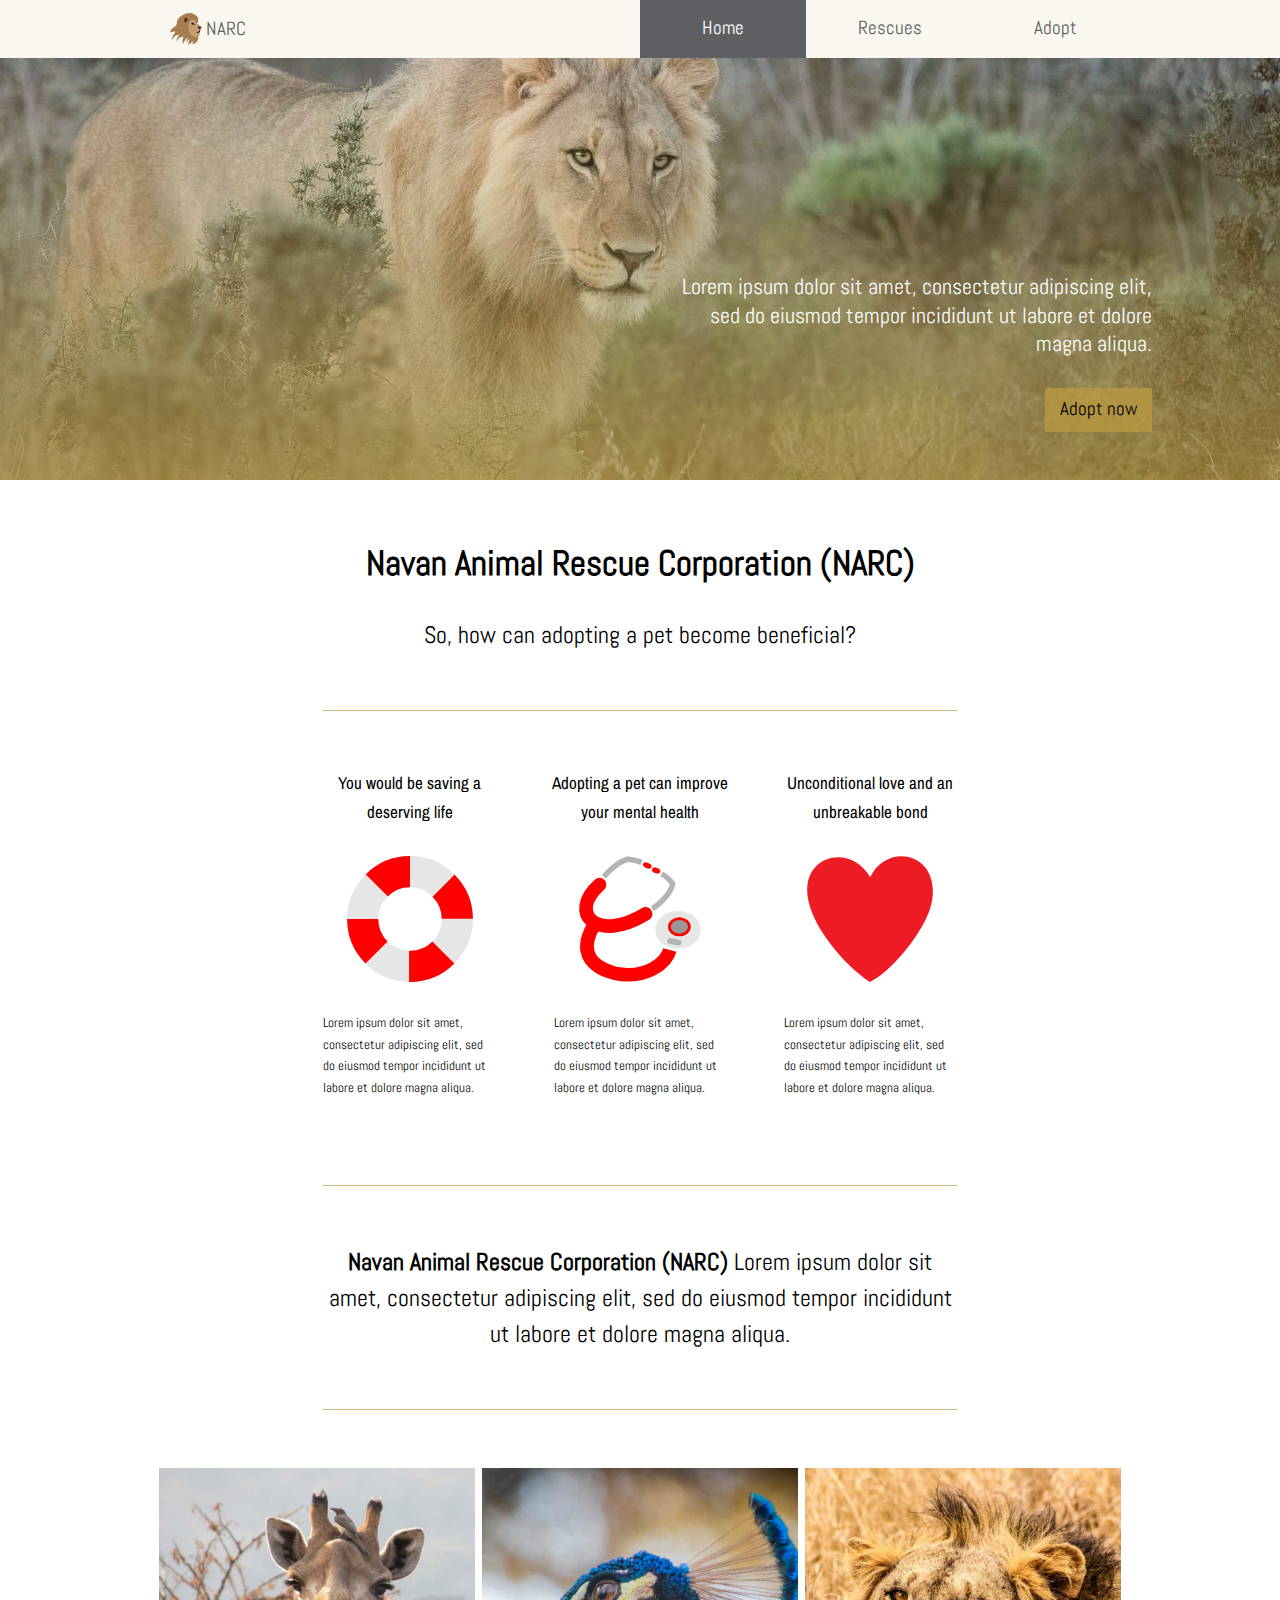
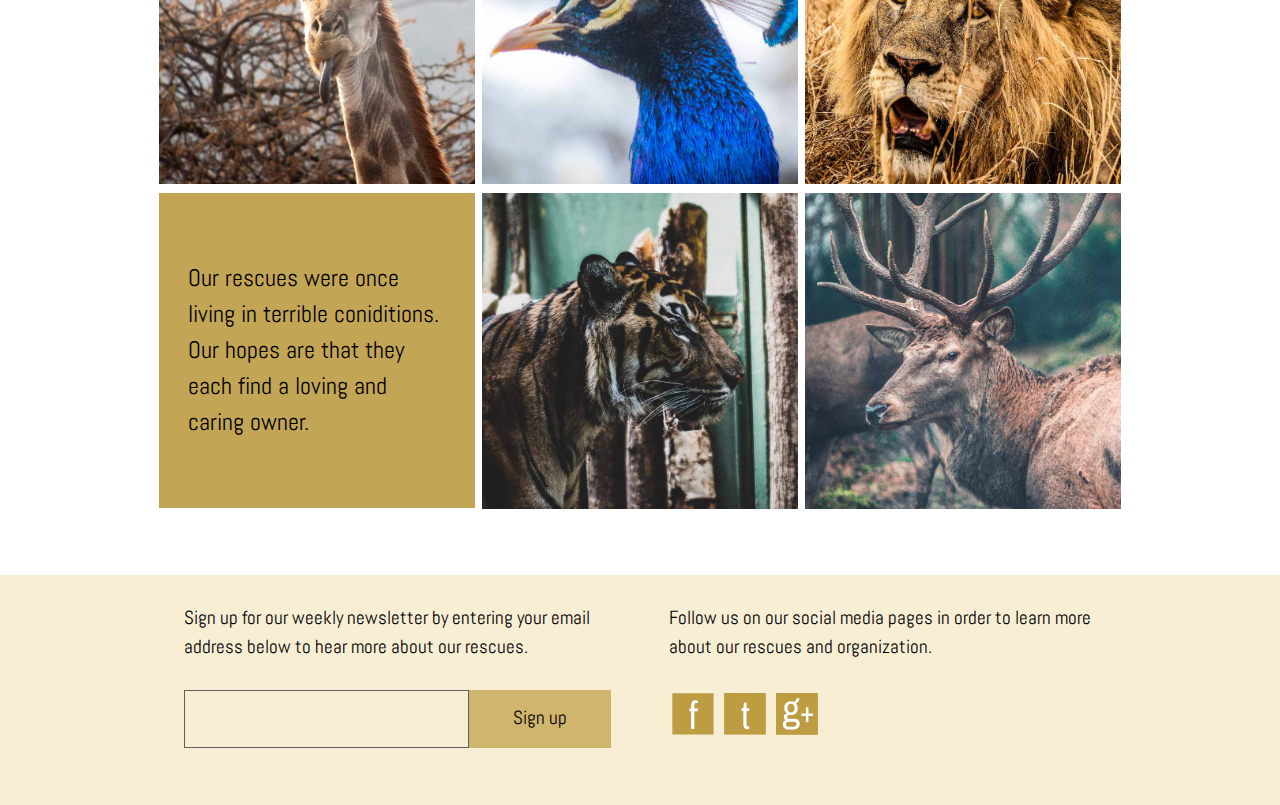
==== commit e185b3c9: "Add more footers to each page" ====
--- a/index.html
+++ b/index.html
@@ -19,7 +19,7 @@
     <li><a href="#main">Skip to the main content</a></li>
   </ul>
 
-    <!-- navigation stuff -->
+  <!-- navigation stuff -->
   <header role="banner" class="header">
     <div class="grid wrapper">
       <div class="logo-container unit xs-1 s-1-3 m-1-3 l-1-2 xl-1-2 gutter">
@@ -42,9 +42,9 @@
     </div>
   </header>
 
-    <!-- banner stuff -->
+  <!-- banner stuff -->
 
-  <main id="main" role="main">
+  <main id="main" role="main" class="push-2">
     <div class="grid banner-lion relative push-2">
       <div class="unit xs-1 s-1 m-1 l-1 xl-1 banner-content pin-right-bottom text-right">
         <p class="mega">Lorem ipsum dolor sit amet, consectetur adipiscing elit, sed do eiusmod tempor incididunt ut labore et dolore magna aliqua.</p>
@@ -54,8 +54,7 @@
       </div>
     </div>
 
-      <!-- icon stuff -->
-
+    <!-- icon stuff -->
 
     <div class="max-length gutter">
       <h1 class="text-center">Navan Animal Rescue Corporation (NARC)</h1>
@@ -97,7 +96,7 @@
     </div>
     <ul class="grid wrapper list-group gutter-1-2">
       <li class="unit xs-1 s-1-2 m-1-2 l-1-3 xl-1-3 gutter-1-8">
-        <a class="" href="adopt.html" aria-label="link to rescues page">
+        <a href="adopt.html" aria-label="link to rescues page">
           <div class="main-card relative">
             <img class="card-img" src="images/girraffe.jpg" alt="image of a giraffe">
             <p class="push-0 main-card-content pin-left-bottom">A giraffe can show you the world from a whole new perspective.</p>
@@ -106,7 +105,7 @@
       </li>
 
       <li class="unit xs-1 s-1-2 m-1-2 l-1-3 xl-1-3 gutter-1-8">
-        <a class="" href="adopt.html" aria-label="link to rescues page">
+        <a href="adopt.html" aria-label="link to rescues page">
           <div class="main-card relative">
             <img class="card-img" src="images/peacock.jpg" alt="image of a peacock">
             <p class="push-0 main-card-content pin-left-bottom">A peacock can add spunk and colour to your life.</p>
@@ -115,7 +114,7 @@
       </li>
 
       <li class="unit xs-1 s-1-2 m-1-2 l-1-3 xl-1-3 gutter-1-8">
-        <a class="" href="adopt.html" aria-label="link to rescues page">
+        <a href="adopt.html" aria-label="link to rescues page">
           <div class="main-card relative">
             <img class="card-img" src="images/lion.jpg" alt="image of a lion">
             <p class="push-0 main-card-content pin-left-bottom">A lion can protect you from the most dangerous threat out there.</p>
@@ -124,7 +123,7 @@
       </li>
 
       <li class="unit xs-1 s-1-2 m-1-2 l-1-3 xl-1-3 gutter-1-8">
-        <a class="" href="adopt.html" aria-label="link to rescues page">
+        <a href="adopt.html" aria-label="link to rescues page">
           <div class="blank-card relative">
             <p class="push-0 pin-left-center island giga blank-card-content">Our rescues were once living in terrible coniditions. Our hopes are that they each find a loving and caring owner.</p>
           </div>
@@ -132,7 +131,7 @@
       </li>
 
       <li class="unit xs-1 s-1-2 m-1-2 l-1-3 xl-1-3 gutter-1-8">
-        <a class="" href="adopt.html" aria-label="link to rescues page">
+        <a href="adopt.html" aria-label="link to rescues page">
           <div class="main-card relative">
             <img class="card-img" src="images/tiger.jpg" alt="image of a tiger">
             <p class="push-0 main-card-content pin-left-bottom">A tiger can give you courage when you need it the most.</p>
@@ -141,7 +140,7 @@
       </li>
 
       <li class="unit xs-1 s-1-2 m-1-2 l-1-3 xl-1-3 gutter-1-8">
-        <a class="" href="adopt.html" aria-label="link to rescues page">
+        <a href="adopt.html" aria-label="link to rescues page">
           <div class="main-card relative">
             <img class="card-img" src="images/deer.jpg" alt="image of a deer">
             <p class="push-0 main-card-content pin-left-bottom">A deer can provide you with the gift of innocence.</p>
@@ -150,38 +149,33 @@
       </li>
     </ul>
   </main>
-  <footer role="contentinfo">
-    <section>
-      <div class="max-length gutter">
-        <p class="giga text-center island">So, how can adopting a pet become beneficial?</p>
-      </div>
-    </section>
+  <footer class="pad-t" role="contentinfo">
     <section class="grid gutter-1-2 wrapper">
       <div class="unit xs-1 s-1 m-1-2 l-1-2 xl-1-2 gutter push-2">
         <form method="post" action="//formspree.io/dano0015@algonquinlive.com" class="grid">
-            <label class="unit xs-1 s-1 m-1 l-1 xl-1 push" for="email">Sign up for our weekly newsletter by entering your email address below to hear more about our rescues.</label>
-            <input class="form-item unit xs-1 s-1 m-2-3 l-2-3 xl-2-3" type="email" id="email" required>
-            <button class="btn btn-ghost unit xs-1 s-1 m-1-3 l-1-3 xl-1-3" type="submit" aria-label="submit email address form">Sign up</button>
+          <label class="unit xs-1 s-1 m-1 l-1 xl-1 push" for="email">Sign up for our weekly newsletter by entering your email address below to hear more about our rescues.</label>
+          <input class="form-item unit xs-1 s-1 m-2-3 l-2-3 xl-2-3" type="email" id="email" required>
+          <button class="btn btn-ghost unit xs-1 s-1 m-1-3 l-1-3 xl-1-3" type="submit" aria-label="submit email address form">Sign up</button>
         </form>
       </div>
       <div class="unit xs-1 s-1 m-1-2 l-1-2 xl-1-2 gutter">
         <p>Follow us on our social media pages in order to learn more about our rescues and organization.</p>
         <ul class="list-group-inline">
-          <li class="">
+          <li>
             <a href="#" aria-label="link to company's facebook page">
               <i class="icon i-48">
                 <svg><use xlink:href="images/social-icons.svg#facebook-icon"></use></svg>
               </i>
             </a>
           </li>
-          <li class="">
+          <li>
             <a href="#" aria-label="link to company's twitter page">
               <i class="icon i-48">
                 <svg><use xlink:href="images/social-icons.svg#twitter-icon"></use></svg>
               </i>
             </a>
           </li>
-          <li class="">
+          <li>
             <a href="#" aria-label="link to company's google plus page">
               <i class="icon i-48">
                 <svg><use xlink:href="images/social-icons.svg#google-icon"></use></svg>
--- a/css/main.css
+++ b/css/main.css
@@ -13,8 +13,6 @@
   top: -3em;
   background-color: #000;
   color: #fff;
-  font-size: 1.125em;
-  font-weight: bold;
   text-decoration: none;
 }
 
@@ -263,6 +261,10 @@
   background-color:
 }
 
+footer {
+  background-color: #f7eed4;
+}
+
 /* media screen stuff */
 
 @media only screen and (min-width: 25em) {
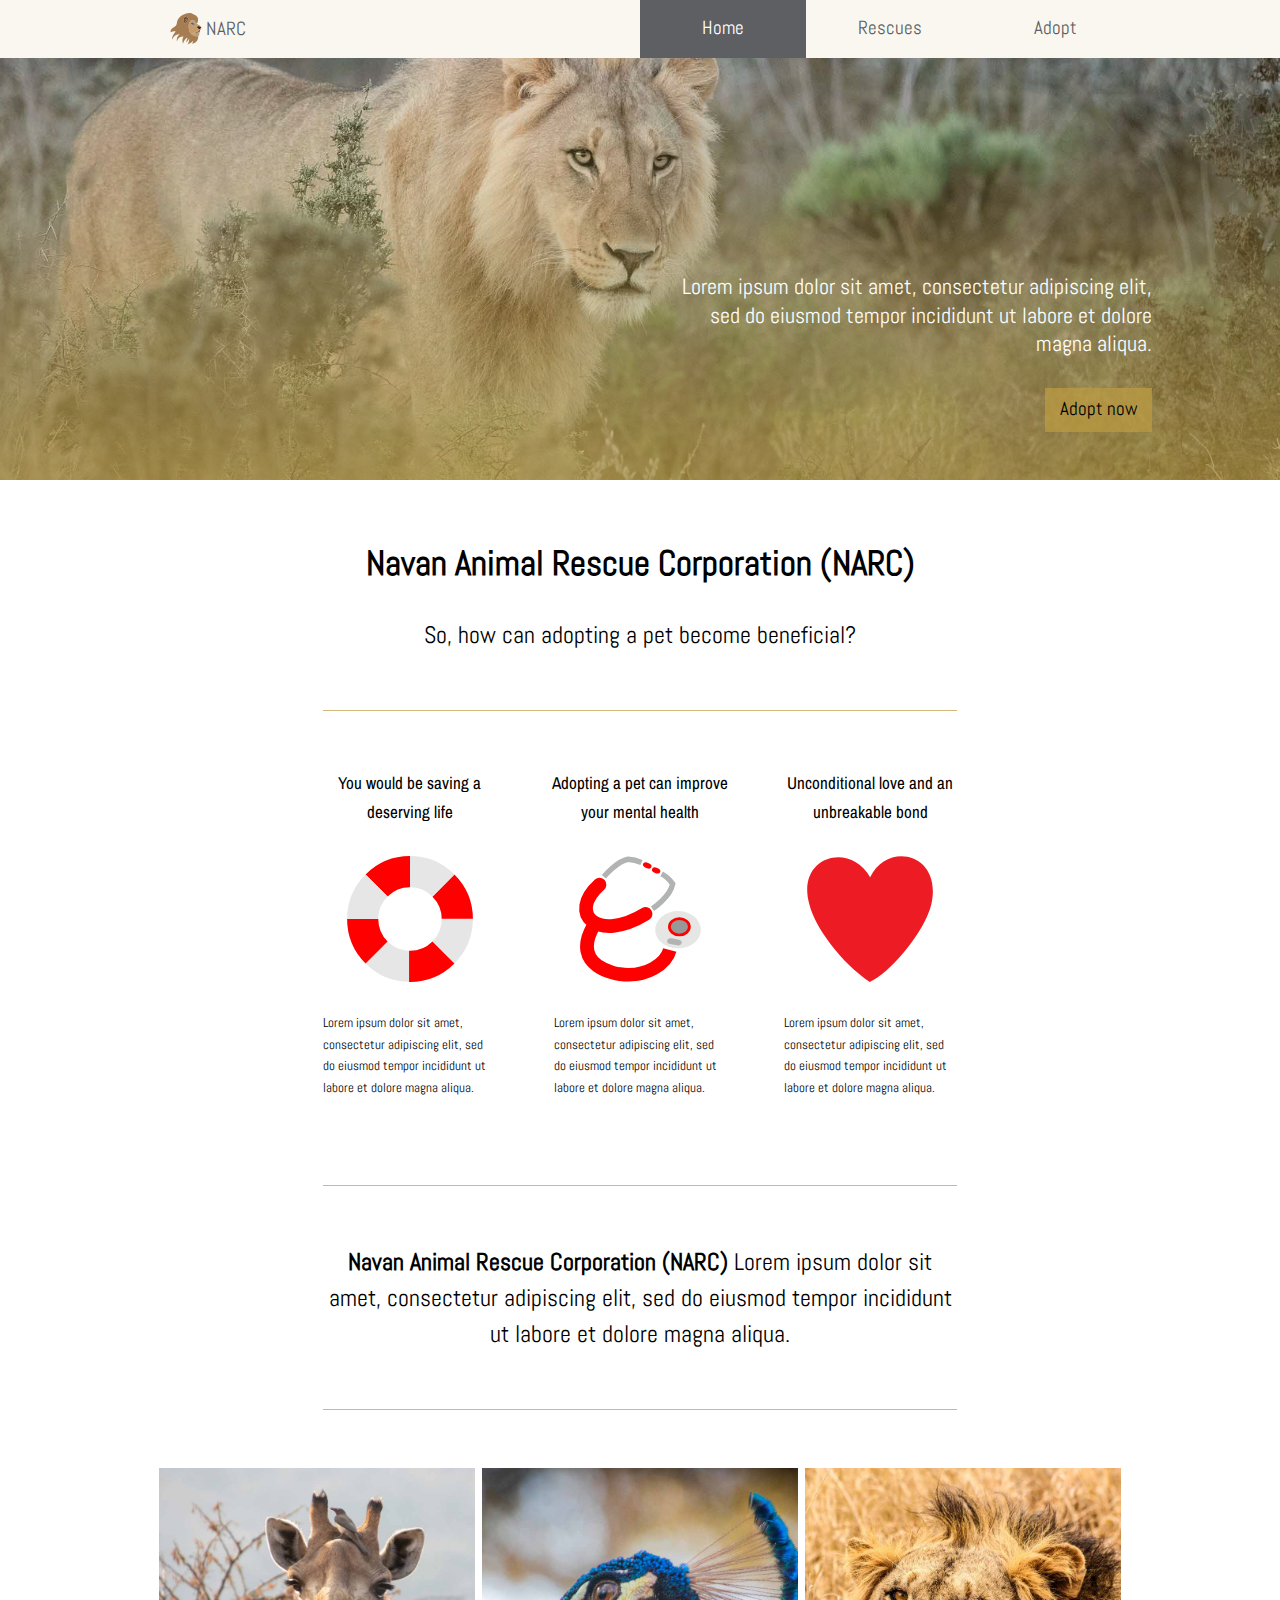
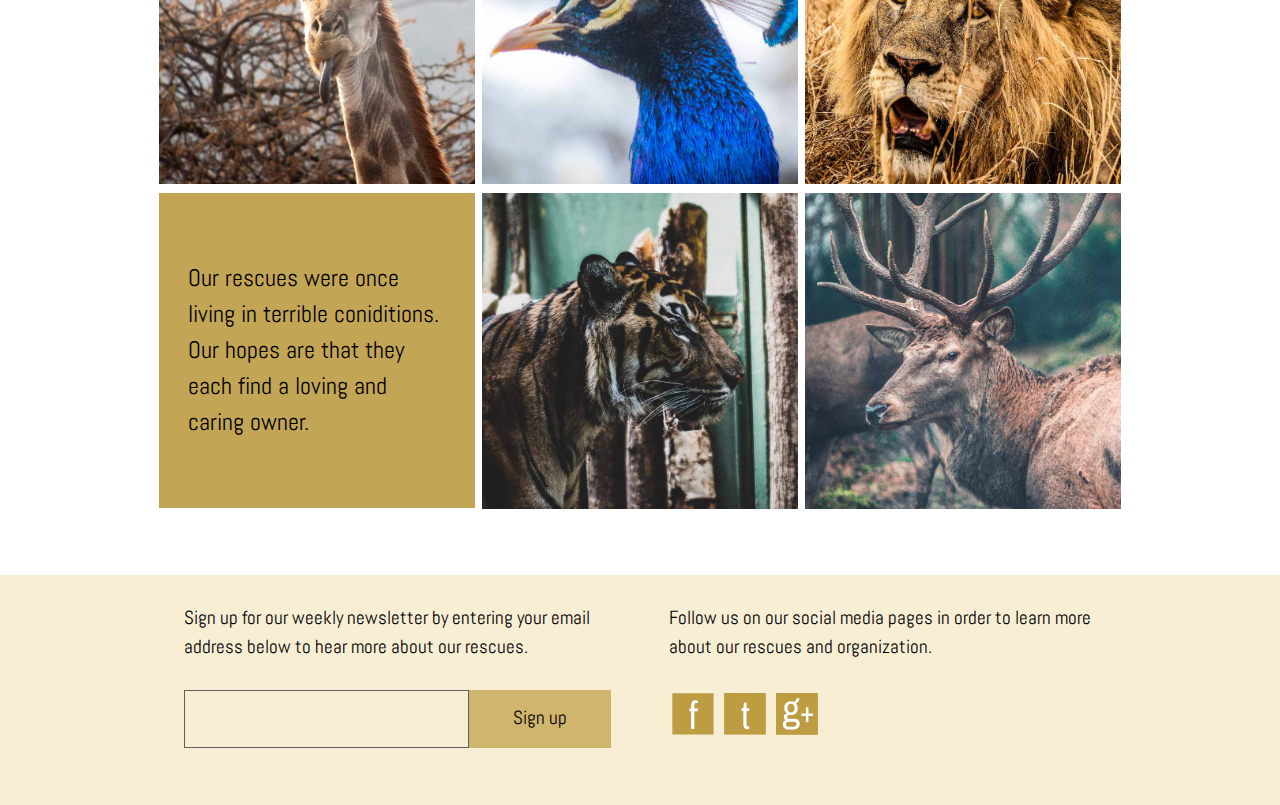
==== commit fa96f4b6: "Update icon logo on each page" ====
--- a/index.html
+++ b/index.html
@@ -25,7 +25,7 @@
       <div class="logo-container unit xs-1 s-1-3 m-1-3 l-1-2 xl-1-2 gutter">
         <a class="logo-link embed embed-16by9" href="index.html" aria-label="link to home page">
           <i class="embed-item icon i-32">
-            <img src="images/lion-logo.svg" alt="">
+            <svg class="lion-logo"><use xlink:href="images/icons.svg#lion-logo"></use></svg>
           </i>
           <span class="icon-label">NARC</span>
         </a>
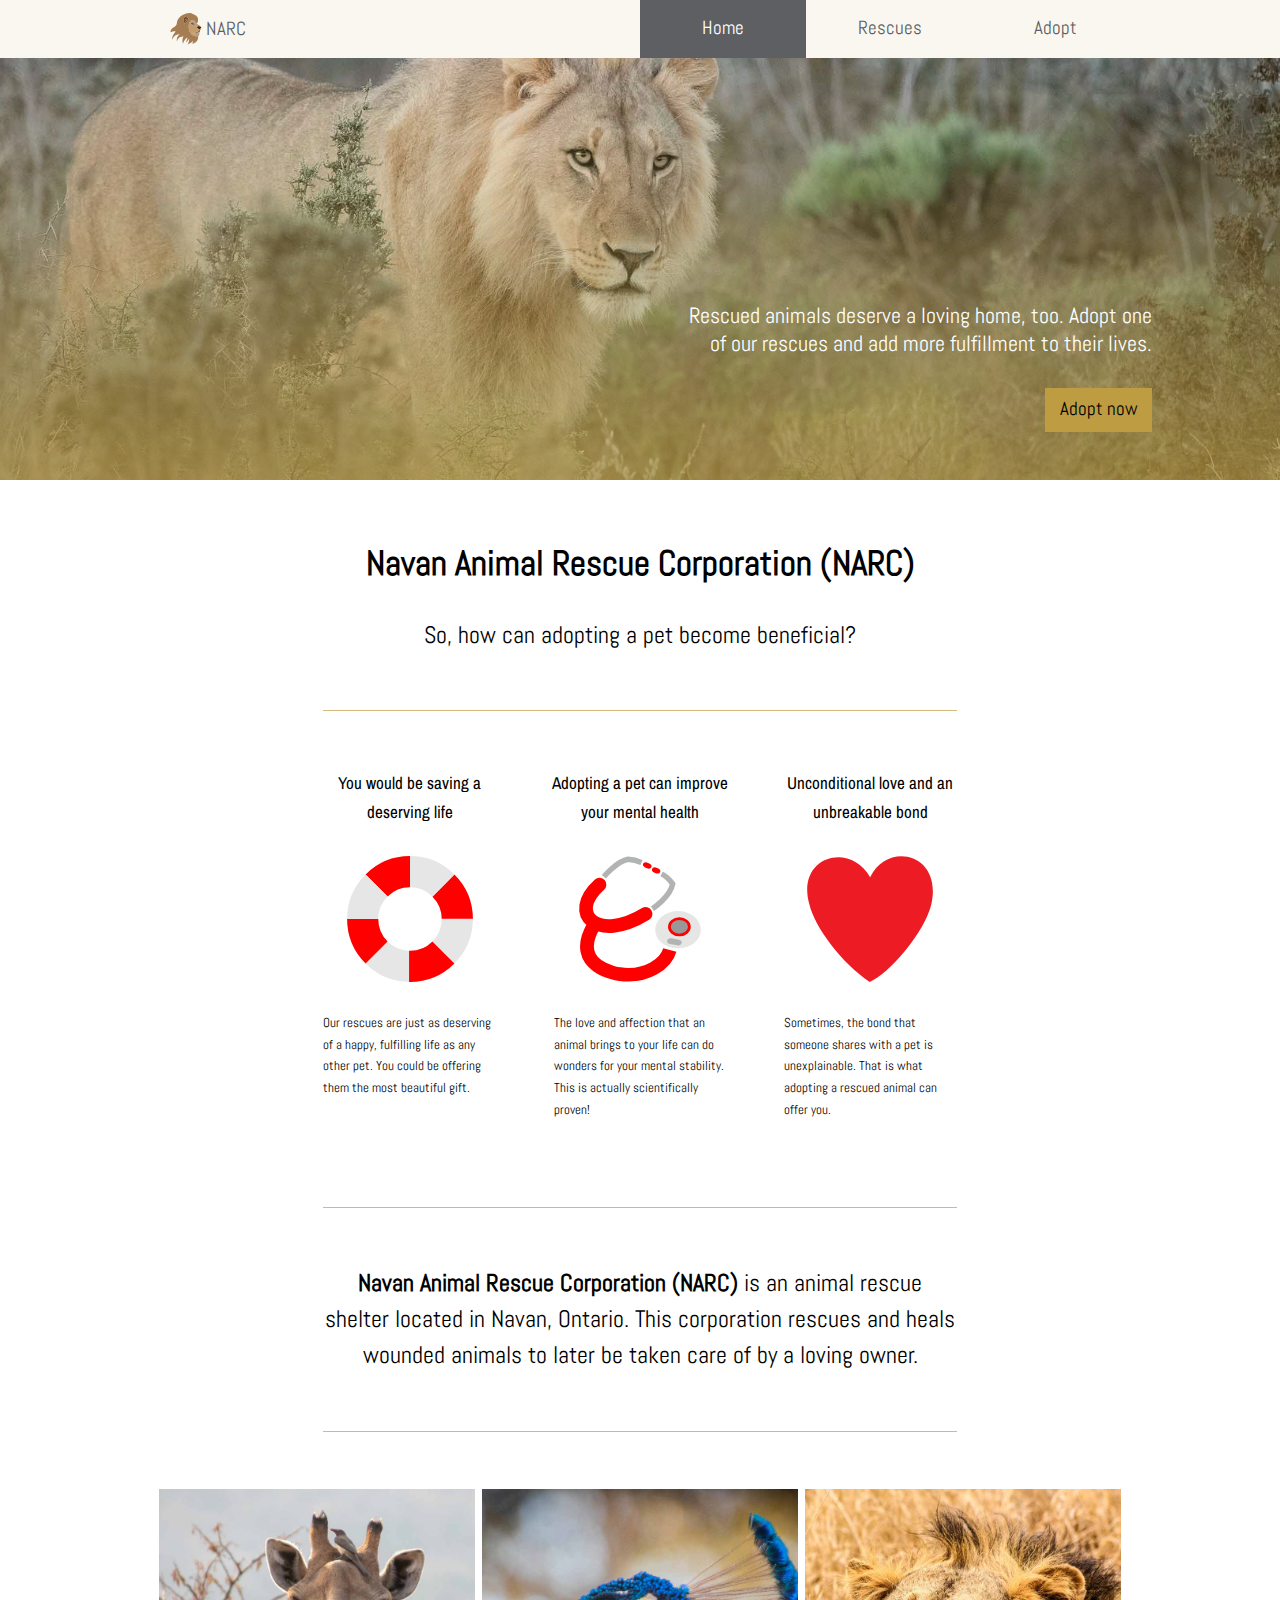
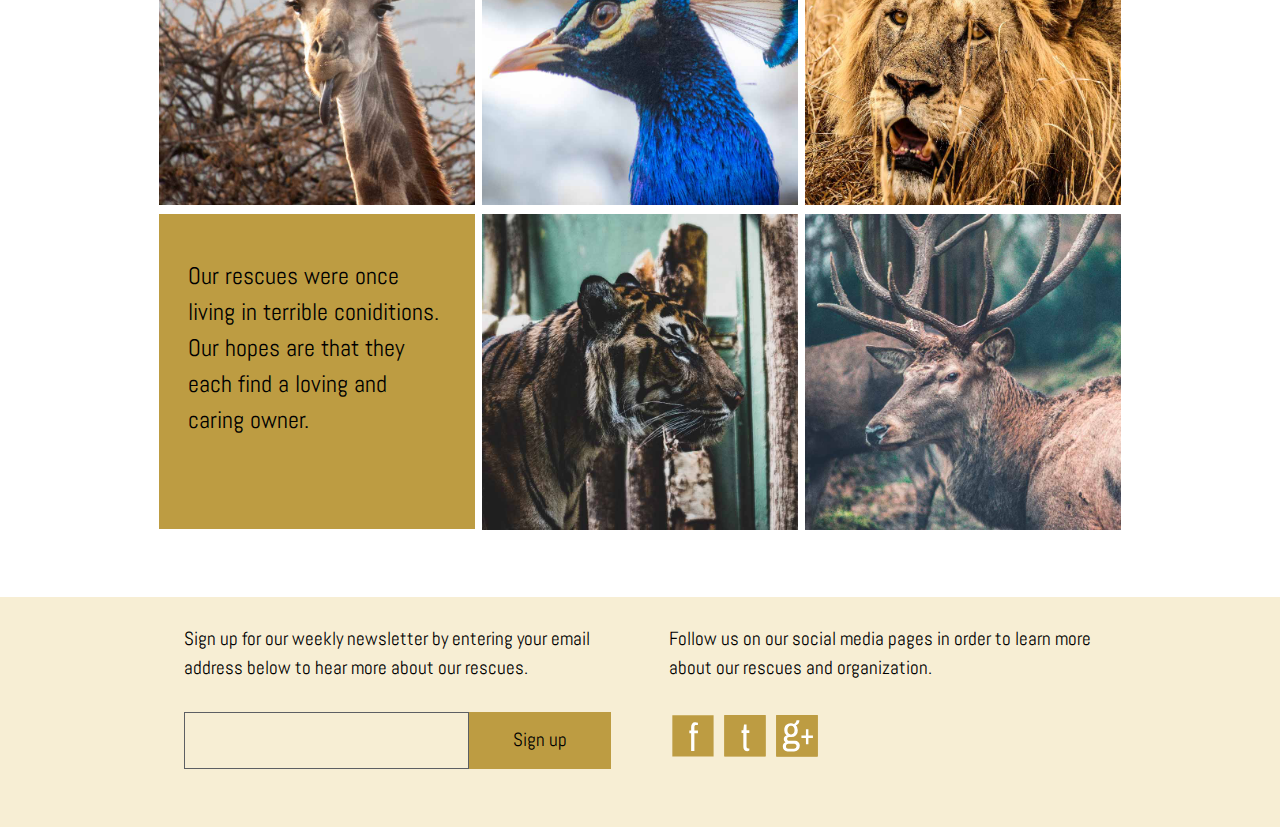
==== commit 4d66bcf7: "Add more content to the file" ====
--- a/index.html
+++ b/index.html
@@ -5,8 +5,8 @@
   <title>NARC</title>
   <meta name="viewport" content="width=device-width,initial-scale=1">
   <link rel="shortcut icon" href="favicon.ico">
-  <link rel="icon" type="image/png" href="images/favicon-196.png">
-  <link rel="icon" type="image/png" href="images/favicon-48.png">
+  <link rel="icon" type="image/png" href="favicon-196.png">
+  <link rel="icon" type="image/png" href="favicon-48.png">
   <link href="css/modules.css" rel="stylesheet">
   <link href="css/grid.css" rel="stylesheet">
   <link href="css/type.css" rel="stylesheet">
@@ -47,7 +47,7 @@
   <main id="main" role="main" class="push-2">
     <div class="grid banner-lion relative push-2">
       <div class="unit xs-1 s-1 m-1 l-1 xl-1 banner-content pin-right-bottom text-right">
-        <p class="mega">Lorem ipsum dolor sit amet, consectetur adipiscing elit, sed do eiusmod tempor incididunt ut labore et dolore magna aliqua.</p>
+        <p class="mega">Rescued animals deserve a loving home, too. Adopt one of our rescues and add more fulfillment to their lives.</p>
         <div>
           <a class="btn btn-ghost" href="adopt.html" aria-label="link to application for adoption page">Adopt now</a>
         </div>
@@ -68,7 +68,7 @@
             <svg class="icon-saver"><use xlink:href="images/icons.svg#life-saver"></use></svg>
           </i>
         </div>
-        <p class="nano gutter">Lorem ipsum dolor sit amet, consectetur adipiscing elit, sed do eiusmod tempor incididunt ut labore et dolore magna aliqua.</p>
+        <p class="nano gutter">Our rescues are just as deserving of a happy, fulfilling life as any other pet. You could be offering them the most beautiful gift.</p>
       </div>
       <div class="benefit-box unit xs-1 s-1 m-1-3 l-1-3 xl-1-3">
         <h2 class="not-bold milli center-text gutter-1-2">Adopting a pet can improve your mental health</h2>
@@ -77,7 +77,7 @@
             <svg class="icon-steth"><use xlink:href="images/icons.svg#stethiscope"></use></svg>
           </i>
         </div>
-        <p class="nano gutter">Lorem ipsum dolor sit amet, consectetur adipiscing elit, sed do eiusmod tempor incididunt ut labore et dolore magna aliqua.</p>
+        <p class="nano gutter">The love and affection that an animal brings to your life can do wonders for your mental stability. This is actually scientifically proven!</p>
       </div>
       <div class="benefit-box unit xs-1 s-1 m-1-3 l-1-3 xl-1-3">
         <h2 class="not-bold milli gutter center-text">Unconditional love and an unbreakable bond</h2>
@@ -86,13 +86,13 @@
             <svg class="icon-heart"><use xlink:href="images/icons.svg#heart"></use></svg>
           </i>
         </div>
-        <p class="nano gutter">Lorem ipsum dolor sit amet, consectetur adipiscing elit, sed do eiusmod tempor incididunt ut labore et dolore magna aliqua.</p>
+        <p class="nano gutter">Sometimes, the bond that someone shares with a pet is unexplainable. That is what adopting a rescued animal can offer you.</p>
       </div>
     </div>
 
     <!-- cards -->
     <div class="max-length gutter">
-      <p class="giga text-center pad-b-2 push-2 info-narc pad-t-2"> <b>Navan Animal Rescue Corporation (NARC)</b> Lorem ipsum dolor sit amet, consectetur adipiscing elit, sed do eiusmod tempor incididunt ut labore et dolore magna aliqua.</p>
+      <p class="giga text-center pad-b-2 push-2 info-narc pad-t-2"> <b>Navan Animal Rescue Corporation (NARC)</b> is an animal rescue shelter located in Navan, Ontario. This corporation rescues and heals wounded animals to later be taken care of by a loving owner.</p>
     </div>
     <ul class="grid wrapper list-group gutter-1-2">
       <li class="unit xs-1 s-1-2 m-1-2 l-1-3 xl-1-3 gutter-1-8">
--- a/css/main.css
+++ b/css/main.css
@@ -1,14 +1,15 @@
 html {
-  font-family: 'Abel', sans-serif;
+  font-family: Abel, sans-serif;
 }
 
 .skip-links {
   margin: 0;
-  padding: 0; list-style-type: none;
+  padding: 0;
+  list-style-type: none;
 }
 
 .skip-links a {
-  padding: 0.5em 0.75em;
+  padding: .5em .75em;
   position: absolute;
   top: -3em;
   background-color: #000;
@@ -21,19 +22,18 @@
 }
 
 h2 {
-  font-family: 'Archivo Narrow', sans-serif;
+  font-family: "Archivo Narrow", sans-serif;
 }
 
 img {
   width: 100%;
 }
+
 /* banner stuff */
 
 .banner-lion {
-  background:
-    linear-gradient(to top, rgba(189, 156, 66, .7), rgba(16, 52, 41, 0)) no-repeat center bottom / 100% 100%,
-    url("../images/banner-lion.jpg") no-repeat center top / cover;
-    height: 25em;
+  background: linear-gradient(to top, rgba(189, 156, 66, .7), rgba(16, 52, 41, 0)) no-repeat center bottom / 100% 100%, url("../images/banner-lion.jpg") no-repeat center top / cover;
+  height: 25em;
 }
 
 .banner-content {
@@ -51,7 +51,7 @@
   transition: all 300ms linear;
   border-radius: 0;
   border: none;
-  background-color: rgba(189, 156, 66, .7)
+  background-color: #bd9c42;
 }
 
 /* navigation stuff */
@@ -66,6 +66,8 @@
   text-align: center;
   cursor: pointer;
   transition: all 300ms linear;
+  margin: 0;
+  display: block;
 }
 
 ol li {
@@ -131,7 +133,7 @@
 }
 
 .icon-steth {
-  animation: scale-2 1.5s 0.5s ease alternate infinite;
+  animation: scale-2 1.5s .5s ease alternate infinite;
 }
 
 @keyframes scale-2 {
@@ -185,9 +187,8 @@
   height: 100%;
   width: 100%;
   padding: 1em;
-  background:
-    linear-gradient(to bottom, rgba(189, 156, 66, .9), rgba(16, 52, 41, 0)) no-repeat center bottom / 100% 100%;
-    color: #fff;
+  background: linear-gradient(to bottom, rgba(189, 156, 66, .9), rgba(16, 52, 41, 0)) no-repeat center bottom / 100% 100%;
+  color: #fff;
 }
 
 .main-card-content:hover {
@@ -199,10 +200,11 @@
 }
 
 .blank-card {
-  background-color: rgba(189, 156, 66, .9);
+  background-color: #bd9c42;
   width: 100%;
   height: 97%;
   transition: all 250ms ease;
+  text-decoration: none;
 }
 
 .blank-card-1 {
@@ -217,21 +219,20 @@
 
 .blank-card-content {
   color: #000;
+  height: 90%;
 }
 
 /* adopt page stuff */
 
 .banner-bear {
-  background:
-    linear-gradient(to top, rgba(189, 156, 66, .7), rgba(16, 52, 41, 0)) no-repeat center bottom / 100% 100%,
-    url("../images/banner-bear.jpg") no-repeat center top / cover;
-    height: 25em;
+  background: linear-gradient(to top, rgba(189, 156, 66, .7), rgba(16, 52, 41, 0)) no-repeat center bottom / 100% 100%, url("../images/banner-bear.jpg") no-repeat center top / cover;
+  height: 25em;
 }
 
 /* form stuff */
 
 input[type="radio"]:checked + label {
-  color: rgba(189, 156, 66);
+  color: #bd9c42;
 }
 
 .form-item {
@@ -254,15 +255,21 @@
   background:
     linear-gradient(to top, rgba(189, 156, 66, .7), rgba(16, 52, 41, 0)) no-repeat center bottom / 100% 100%,
     url("../images/banner-deer.jpg") no-repeat center top / cover;
-    height: 25em;
-}
-
-.rescue-card {
-  background-color:
+  height: 25em;
 }
 
 footer {
   background-color: #f7eed4;
+}
+
+.rescue-card {
+  background: linear-gradient(to bottom, rgba(189, 156, 66, .7), rgba(189, 156, 66, .2)) no-repeat center bottom / 100% 100%;
+  transition: all 250ms ease;
+}
+
+.rescue-card:hover {
+  transform: scale(1.05);
+  z-index: 2;
 }
 
 /* media screen stuff */
